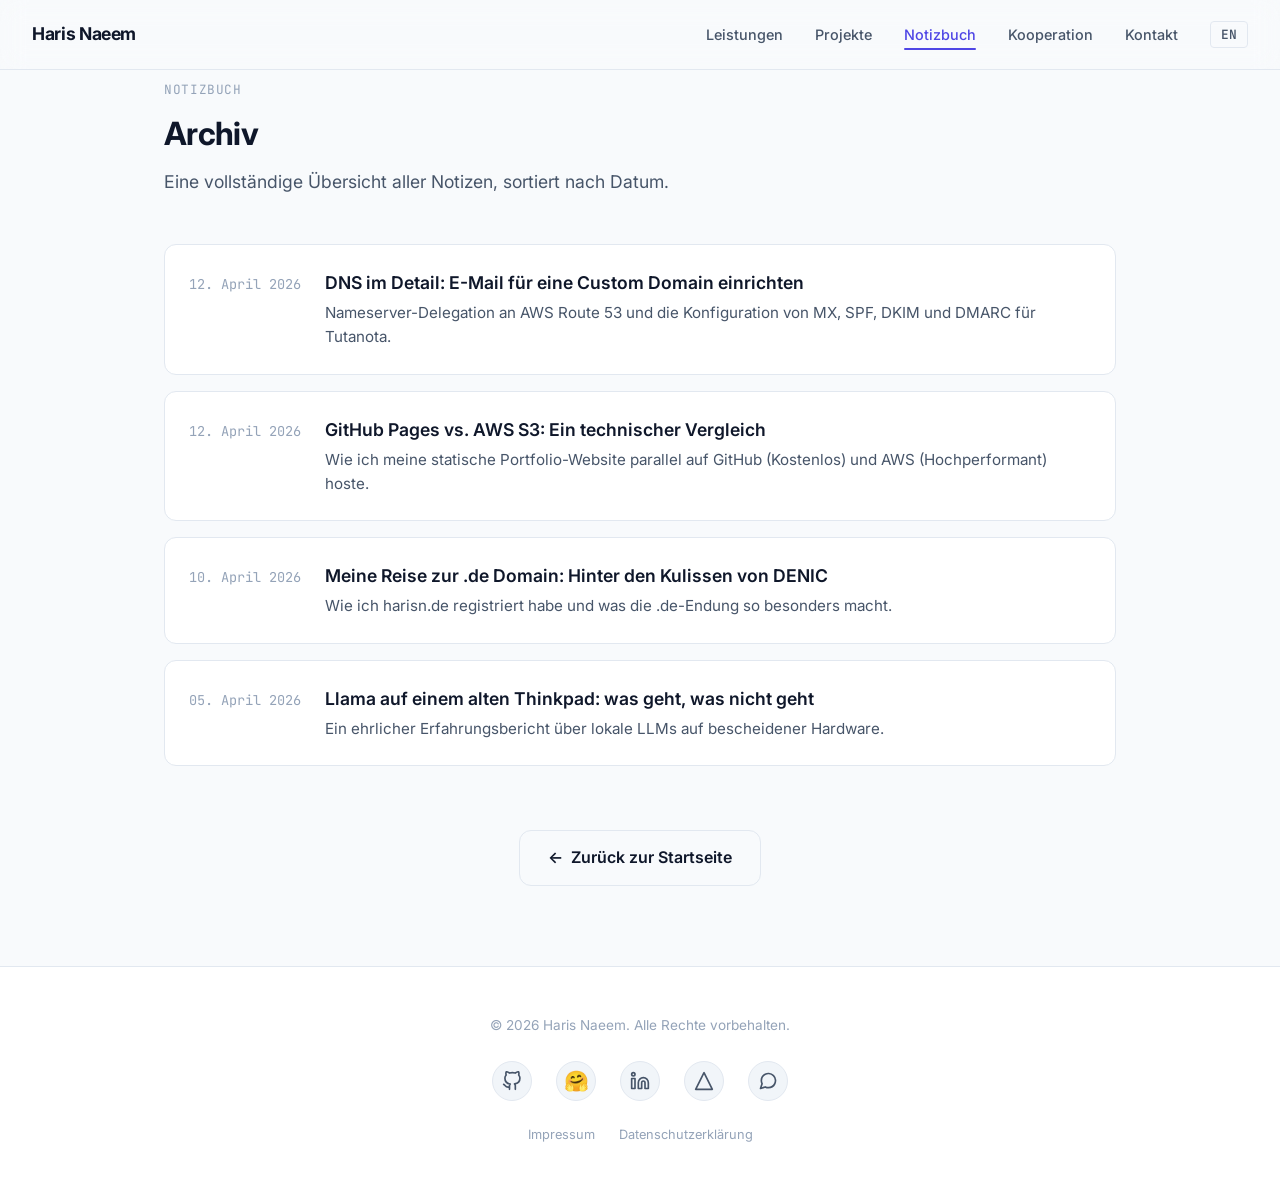
==== archiv.html @ 2617551a "Initial commit: Portfolio website launch" ====
<!DOCTYPE html>
<html lang="de">
<head>
    <meta charset="UTF-8">
    <meta name="viewport" content="width=device-width, initial-scale=1.0">
    <meta name="description" content="Archiv aller Notizen und Gedanken von Haris Naeem.">
    <meta name="author" content="Haris Naeem">
    <meta name="theme-color" content="#0f172a">

    <!-- SEO & Social Media Meta Tags -->
    <meta property="og:title" content="Haris Naeem | Archiv">
    <meta property="og:description" content="Eine vollständige Übersicht aller Notizen und Gedanken.">
    <meta property="og:type" content="website">
    <meta property="og:locale" content="de_DE">

    <title>Haris Naeem | Archiv</title>

    <!-- Google Fonts -->
    <link rel="preconnect" href="https://fonts.googleapis.com">
    <link rel="preconnect" href="https://fonts.gstatic.com" crossorigin>
    <link href="https://fonts.googleapis.com/css2?family=Inter:wght@400;500;600;700&family=JetBrains+Mono:wght@400;500&display=swap" rel="stylesheet">

    <!-- External CSS -->
    <link rel="stylesheet" href="styles.css">
</head>
<body data-active-lang="de">

    <!-- NAVIGATION -->
    <nav class="nav">
        <a href="index.html" class="nav-name">Haris Naeem</a>
        
        <div class="nav-links">
            <a href="index.html#leistungen" class="nav-link">
                <span data-lang="de">Leistungen</span>
                <span data-lang="en">Services</span>
            </a>
            <a href="index.html#projekte" class="nav-link">
                <span data-lang="de">Projekte</span>
                <span data-lang="en">Projects</span>
            </a>
            <a href="index.html#notizbuch" class="nav-link active">
                <span data-lang="de">Notizbuch</span>
                <span data-lang="en">Notebook</span>
            </a>
            <a href="index.html#preise" class="nav-link">
                <span data-lang="de">Kooperation</span>
                <span data-lang="en">Collaboration</span>
            </a>
            <a href="index.html#kontakt" class="nav-link">
                <span data-lang="de">Kontakt</span>
                <span data-lang="en">Contact</span>
            </a>

            <div class="nav-lang-switch">
                <button id="lang-toggle" aria-label="Change Language">EN</button>
            </div>
        </div>

        <button class="nav-toggle" aria-label="Menü öffnen" aria-expanded="false">
            <span></span>
            <span></span>
            <span></span>
        </button>
    </nav>

    <!-- ARCHIVE CONTENT -->
    <section class="section-spacer">
        <div class="container">
            <div class="section-header">
                <span class="section-label">
                    <span data-lang="de">Notizbuch</span>
                    <span data-lang="en">Notebook</span>
                </span>
                <h1 class="section-title">
                    <span data-lang="de">Archiv</span>
                    <span data-lang="en">Archive</span>
                </h1>
                <p class="section-sub">
                    <span data-lang="de">Eine vollständige Übersicht aller Notizen, sortiert nach Datum.</span>
                    <span data-lang="en">A complete overview of all notes, sorted by date.</span>
                </p>
            </div>

            <div class="notebook-list">
            <!-- Post entry -->
                <a href="dns-email-einrichtung.html" class="entry">
    <span class="entry-date">12. April 2026</span>
    <div class="entry-content">
        <h3 class="entry-title">
            <span data-lang="de">DNS im Detail: E-Mail für eine Custom Domain einrichten</span>
            <span data-lang="en">DNS Deep Dive: Setting up Email for a Custom Domain</span>
        </h3>
        <p class="entry-sub">
            <span data-lang="de">Nameserver-Delegation an AWS Route 53 und die Konfiguration von MX, SPF, DKIM und DMARC für Tutanota.</span>
            <span data-lang="en">Nameserver delegation to AWS Route 53 and configuring MX, SPF, DKIM, and DMARC for Tutanota.</span>
        </p>
    </div>
</a>
                <!-- Post entry -->
                <a href="github-vs-aws-s3-hosting.html" class="entry">
    <span class="entry-date">12. April 2026</span>
    <div class="entry-content">
        <h3 class="entry-title">
            <span data-lang="de">GitHub Pages vs. AWS S3: Ein technischer Vergleich</span>
            <span data-lang="en">GitHub Pages vs. AWS S3: A Technical Comparison</span>
        </h3>
        <p class="entry-sub">
            <span data-lang="de">Wie ich meine statische Portfolio-Website parallel auf GitHub (Kostenlos) und AWS (Hochperformant) hoste.</span>
            <span data-lang="en">How I host my static portfolio website in parallel on GitHub (Free) and AWS (High Performance).</span>
        </p>
    </div>
</a>
                <!-- Post entry -->
                <a href="meine-reise-zur-de-domain.html" class="entry">
                    <span class="entry-date">10. April 2026</span>
                    <div class="entry-content">
                        <h3 class="entry-title">
                            <span data-lang="de">Meine Reise zur .de Domain: Hinter den Kulissen von DENIC</span>
                            <span data-lang="en">My Journey to a .de Domain: Behind the Scenes of DENIC</span>
                        </h3>
                        <p class="entry-sub">
                            <span data-lang="de">Wie ich harisn.de registriert habe und was die .de-Endung so besonders macht.</span>
                            <span data-lang="en">How I registered harisn.de and what makes the .de extension so special.</span>
                        </p>
                    </div>
                </a>

                <!-- Post entry -->
                <a href="notizbuch-llama-thinkpad.html" class="entry">
                    <span class="entry-date">05. April 2026</span>
                    <div class="entry-content">
                        <h3 class="entry-title">
                            <span data-lang="de">Llama auf einem alten Thinkpad: was geht, was nicht geht</span>
                            <span data-lang="en">Llama on an Old Thinkpad: What Works, What Doesn't</span>
                        </h3>
                        <p class="entry-sub">
                            <span data-lang="de">Ein ehrlicher Erfahrungsbericht über lokale LLMs auf bescheidener Hardware.</span>
                            <span data-lang="en">An honest experience report about local LLMs on modest hardware.</span>
                        </p>
                    </div>
                </a>
            
            <!-- Back to Home Link -->
            <div style="text-align: center; margin-top: 3rem;">
                <a href="index.html#notizbuch" class="btn btn-secondary" style="display: inline-flex;">
                    <span>←</span>
                    <span data-lang="de" style="margin-left: 0.5rem;">Zurück zur Startseite</span>
                    <span data-lang="en" style="margin-left: 0.5rem;">Back to Home</span>
                </a>
            </div>
        </div>
    </section>

    <!-- FOOTER -->
    <footer>
        <div class="container">
            <p>&copy; 2026 Haris Naeem. <span data-lang="de">Alle Rechte vorbehalten.</span><span data-lang="en">All rights reserved.</span></p>
            
            <!-- Social Links Section -->
            <div class="social-links">
                <a href="https://github.com/harisnae" target="_blank" rel="noopener noreferrer" aria-label="GitHub" class="social-icon">
                    <svg xmlns="http://www.w3.org/2000/svg" width="20" height="20" viewBox="0 0 24 24" fill="none" stroke="currentColor" stroke-width="2" stroke-linecap="round" stroke-linejoin="round"><path d="M9 19c-5 1.5-5-2.5-7-3m14 6v-3.87a3.37 3.37 0 0 0-.94-2.61c3.14-.35 6.44-1.54 6.44-7A5.44 5.44 0 0 0 20 4.77 5.07 5.07 0 0 0 19.91 1S18.73.65 16 2.48a13.38 13.38 0 0 0-7 0C6.27.65 5.09 1 5.09 1A5.07 5.07 0 0 0 5 4.77a5.44 5.44 0 0 0-1.5 3.78c0 5.42 3.3 6.61 6.44 7A3.37 3.37 0 0 0 9 18.13V22"></path></svg>
                </a>
                
                <a href="https://huggingface.co/harisnaeem" target="_blank" rel="noopener noreferrer" aria-label="HuggingFace" class="social-icon">
                    <span style="font-size: 20px;">🤗</span>
                </a>

                <a href="https://www.linkedin.com/in/haris-naeem-6082ab395/" target="_blank" rel="noopener noreferrer" aria-label="LinkedIn" class="social-icon">
                    <svg xmlns="http://www.w3.org/2000/svg" width="20" height="20" viewBox="0 0 24 24" fill="none" stroke="currentColor" stroke-width="2" stroke-linecap="round" stroke-linejoin="round"><path d="M16 8a6 6 0 0 1 6 6v7h-4v-7a2 2 0 0 0-2-2 2 2 0 0 0-2 2v7h-4v-7a6 6 0 0 1 6-6z"></path><rect x="2" y="9" width="4" height="12"></rect><circle cx="4" cy="4" r="2"></circle></svg>
                </a>

                <a href="https://www.kaggle.com/harisna" target="_blank" rel="noopener noreferrer" aria-label="Kaggle" class="social-icon">
                    <svg xmlns="http://www.w3.org/2000/svg" width="20" height="20" viewBox="0 0 24 24" fill="none" stroke="currentColor" stroke-width="2" stroke-linecap="round" stroke-linejoin="round"><path d="M12 2L2 22h20L12 2z"></path></svg>
                </a>

                <a href="https://wa.me/4915167580931" target="_blank" rel="noopener noreferrer" aria-label="WhatsApp" class="social-icon">
                    <svg xmlns="http://www.w3.org/2000/svg" width="20" height="20" viewBox="0 0 24 24" fill="none" stroke="currentColor" stroke-width="2" stroke-linecap="round" stroke-linejoin="round"><path d="M21 11.5a8.38 8.38 0 0 1-.9 3.8 8.5 8.5 0 0 1-7.6 4.7 8.38 8.38 0 0 1-3.8-.9L3 21l1.9-5.7a8.38 8.38 0 0 1-.9-3.8 8.5 8.5 0 0 1 4.7-7.6 8.38 8.38 0 0 1 3.8-.9h.5a8.48 8.48 0 0 1 8 8v.5z"></path></svg>
                </a>
            </div>

            <div style="margin-top: 0.5rem; font-size: 0.8rem;">
                <a href="impressum.html" style="margin: 0 10px; color: var(--text-muted);">
                    <span data-lang="de">Impressum</span>
                    <span data-lang="en">Imprint</span>
                </a>
                <a href="datenschutz.html" style="margin: 0 10px; color: var(--text-muted);">
                    <span data-lang="de">Datenschutzerklärung</span>
                    <span data-lang="en">Privacy</span>
                </a>
            </div>
        </div>
    </footer>

    <!-- External Scripts (Shared Only) -->
    <script src="scripts.js" defer></script>
</body>
</html>
---- styles.css ----
/* styles.css */

/* =====================================================
   CSS VARIABLES & THEME
   ===================================================== */
:root {
    /* Typography */
    --font-sans: 'Inter', -apple-system, BlinkMacSystemFont, sans-serif;
    --font-mono: 'JetBrains Mono', monospace;

    /* Colors - Modern Slate & Indigo Theme */
    --bg-body: #f8fafc;
    --bg-surface: #ffffff;
    --bg-surface-hover: #f1f5f9;
    
    --text-main: #0f172a;
    --text-secondary: #475569;
    --text-muted: #94a3b8;

    --primary: #4f46e5; /* Indigo 600 */
    --primary-glow: rgba(79, 70, 229, 0.15);
    --primary-hover: #4338ca;
    
    --accent: #0ea5e9; /* Sky 500 */

    /* Borders & Shadows */
    --border: #e2e8f0;
    --border-hover: #cbd5e1;
    --shadow-sm: 0 1px 2px 0 rgba(0, 0, 0, 0.05);
    --shadow-md: 0 4px 6px -1px rgba(0, 0, 0, 0.1), 0 2px 4px -1px rgba(0, 0, 0, 0.06);
    --shadow-lg: 0 10px 15px -3px rgba(0, 0, 0, 0.1), 0 4px 6px -2px rgba(0, 0, 0, 0.05);
    --shadow-glow: 0 0 20px -5px var(--primary-glow);

    /* Spacing & Radius */
    --radius-sm: 6px;
    --radius-md: 12px;
    --radius-lg: 16px;
    --radius-xl: 24px;
    
    --container-width: 1000px;
}

/* Dark Mode Support */
@media (prefers-color-scheme: dark) {
    :root {
        --bg-body: #0f172a;
        --bg-surface: #1e293b;
        --bg-surface-hover: #334155;
        
        --text-main: #f8fafc;
        --text-secondary: #cbd5e1;
        --text-muted: #64748b;

        --border: #334155;
        --border-hover: #475569;
        
        --primary: #6366f1; /* Indigo 500 */
        --primary-glow: rgba(99, 102, 241, 0.2);
    }
}

/* =====================================================
   RESET & BASE STYLES
   ===================================================== */
*, *::before, *::after {
    box-sizing: border-box;
    margin: 0;
    padding: 0;
}

html {
    scroll-behavior: smooth;
    font-size: 16px;
}

body {
    font-family: var(--font-sans);
    background-color: var(--bg-body);
    color: var(--text-main);
    line-height: 1.6;
    overflow-x: hidden;
    -webkit-font-smoothing: antialiased;
}

a {
    text-decoration: none;
    color: inherit;
    transition: color 0.2s ease;
}

ul {
    list-style: none;
}

/* =====================================================
   LANGUAGE SWITCHER LOGIC
   ===================================================== */
body[data-active-lang="de"] [data-lang="en"],
body[data-active-lang="en"] [data-lang="de"] {
    display: none !important;
}

body[data-active-lang="de"] [data-lang="de"],
body[data-active-lang="en"] [data-lang="en"] {
    display: var(--original-display, inline);
}

.nav-lang-switch button {
    background: transparent;
    border: 1px solid var(--border);
    color: var(--text-secondary);
    padding: 4px 10px;
    border-radius: 4px;
    font-size: 0.8rem;
    font-weight: 600;
    cursor: pointer;
    transition: all 0.2s ease;
    font-family: var(--font-mono);
}

.nav-lang-switch button:hover {
    border-color: var(--primary);
    color: var(--primary);
}

/* =====================================================
   LAYOUT UTILITIES
   ===================================================== */
.container {
    max-width: var(--container-width);
    margin: 0 auto;
    padding: 0 1.5rem;
    position: relative;
}

.section-spacer {
    padding: 5rem 0;
}

/* =====================================================
   NAVIGATION
   ===================================================== */
.nav {
    position: fixed;
    top: 0;
    left: 0;
    right: 0;
    height: 70px;
    display: flex;
    align-items: center;
    justify-content: space-between;
    padding: 0 2rem;
    z-index: 1000;
    background: rgba(var(--bg-body), 0.8);/*  Transparent Fallback */
    /*background-color: var(--bg-surface);  Solid fallback */
    backdrop-filter: blur(12px); /* This provides the transparency effect */
    -webkit-backdrop-filter: blur(12px);
    /*border-bottom: 1px solid rgba(128, 128, 128, 0.1);*/
    border-bottom: 1px solid var(--border);
    transition: all 0.3s ease;
}

.nav-name {
    font-weight: 700;
    font-size: 1.1rem;
    letter-spacing: -0.02em;
    color: var(--text-main);
    z-index: 1002;
}

.nav-links {
    display: flex;
    gap: 2rem;
    align-items: center;
}

.nav-link {
    font-size: 0.9rem;
    font-weight: 500;
    color: var(--text-secondary);
    position: relative;
}

.nav-link:hover, .nav-link.active {
    color: var(--primary);
}

.nav-link::after {
    content: '';
    position: absolute;
    bottom: -4px;
    left: 0;
    width: 0;
    height: 2px;
    background-color: var(--primary);
    transition: width 0.3s ease;
    border-radius: 2px;
}

.nav-link:hover::after, .nav-link.active::after {
    width: 100%;
}

/* Mobile Toggle */
.nav-toggle {
    display: none;
    flex-direction: column;
    gap: 5px;
    background: none;
    border: none;
    cursor: pointer;
    z-index: 1002;
    padding: 5px;
}

.nav-toggle span {
    display: block;
    width: 24px;
    height: 2px;
    background-color: var(--text-main);
    border-radius: 2px;
    transition: all 0.3s ease;
}

/* =====================================================
   HERO SECTION (Index Only)
   ===================================================== */
.hero {
    position: relative;
    min-height: 90vh;
    display: flex;
    flex-direction: column;
    justify-content: center;
    padding-top: 80px;
    overflow: hidden;
}

#hero-canvas {
    position: absolute;
    top: 0;
    left: 0;
    width: 100%;
    height: 100%;
    z-index: 0;
    opacity: 0.6;
    pointer-events: none;
}

.hero-content {
    position: relative;
    z-index: 1;
    max-width: 650px;
}

.hero-tag {
    font-family: var(--font-mono);
    font-size: 0.85rem;
    color: var(--primary);
    margin-bottom: 1.5rem;
    display: inline-block;
    background: var(--primary-glow);
    padding: 0.25rem 0.75rem;
    border-radius: 99px;
    font-weight: 500;
}

.hero h1 {
    font-size: clamp(2.5rem, 5vw, 4rem);
    font-weight: 800;
    line-height: 1.1;
    letter-spacing: -0.03em;
    margin-bottom: 1.5rem;
    color: var(--text-main);
}

.hero h1 span {
    background: linear-gradient(135deg, var(--primary) 0%, var(--accent) 100%);
    -webkit-background-clip: text;
    -webkit-text-fill-color: transparent;
    background-clip: text;
}

.hero-body {
    font-size: 1.125rem;
    color: var(--text-secondary);
    margin-bottom: 2rem;
    max-width: 540px;
}

.hero-body p {
    margin-bottom: 1rem;
}

.pill-row {
    display: flex;
    flex-wrap: wrap;
    gap: 0.75rem;
    margin-bottom: 2.5rem;
}

.pill {
    font-family: var(--font-mono);
    font-size: 0.8rem;
    padding: 0.4rem 0.8rem;
    border-radius: var(--radius-sm);
    background-color: var(--bg-surface);
    border: 1px solid var(--border);
    color: var(--text-secondary);
    transition: all 0.2s ease;
}

.pill:hover {
    border-color: var(--primary);
    color: var(--primary);
    transform: translateY(-2px);
    box-shadow: var(--shadow-sm);
}

.cta-row {
    display: flex;
    gap: 1rem;
    flex-wrap: wrap;
}

.btn {
    display: inline-flex;
    align-items: center;
    justify-content: center;
    padding: 0.875rem 1.75rem;
    border-radius: var(--radius-md);
    font-weight: 600;
    font-size: 1rem;
    transition: all 0.2s ease;
    cursor: pointer;
}

.btn-primary {
    background-color: var(--text-main);
    color: var(--bg-body);
    border: 1px solid var(--text-main);
}

.btn-primary:hover {
    background-color: var(--primary);
    border-color: var(--primary);
    color: white;
    transform: translateY(-2px);
    box-shadow: var(--shadow-glow);
}

.btn-secondary {
    background-color: transparent;
    color: var(--text-main);
    border: 1px solid var(--border);
}

.btn-secondary:hover {
    border-color: var(--text-main);
    background-color: var(--bg-surface);
}

/* =====================================================
   SECTIONS GENERAL
   ===================================================== */
.section-header {
    margin-bottom: 3rem;
}

.section-label {
    font-family: var(--font-mono);
    font-size: 0.8rem;
    color: var(--text-muted);
    text-transform: uppercase;
    letter-spacing: 0.05em;
    margin-bottom: 0.5rem;
    display: block;
}

.section-title {
    font-size: 2rem;
    font-weight: 700;
    letter-spacing: -0.02em;
    color: var(--text-main);
}

.section-sub {
    font-size: 1.1rem;
    color: var(--text-secondary);
    margin-top: 0.5rem;
    max-width: 600px;
}

/* =====================================================
   TABLE STYLES (For Hardware Guidelines)
   ===================================================== */
table {
    width: 100%;
    border-collapse: collapse;
    font-size: 0.9rem;
    color: var(--text-secondary);
}

table th, table td {
    padding: 0.75rem 1rem;
    text-align: left;
    border-bottom: 1px solid var(--border);
}

table th {
    font-weight: 600;
    color: var(--text-main);
    background-color: var(--bg-surface-hover);
}

table tr:last-child td {
    border-bottom: none;
}

table tr:hover td {
    background-color: var(--bg-surface-hover);
}

/* =====================================================
   SERVICES (Bento Grid)
   ===================================================== */
.service-grid {
    display: grid;
    grid-template-columns: repeat(2, 1fr);
    gap: 1.5rem;
}

.card {
    background-color: var(--bg-surface);
    border: 1px solid var(--border);
    border-radius: var(--radius-lg);
    padding: 2rem;
    position: relative;
    overflow: hidden;
    transition: transform 0.3s ease, border-color 0.3s ease;
    display: flex;
    flex-direction: column;
    justify-content: space-between;
    height: 100%;
}

.card::before {
    content: "";
    position: absolute;
    height: 100%;
    width: 100%;
    top: 0;
    left: 0;
    border-radius: inherit;
    background: radial-gradient(
        800px circle at var(--mouse-x) var(--mouse-y),
        rgba(255, 255, 255, 0.06),
        transparent 40%
    );
    z-index: 1;
    opacity: 0;
    transition: opacity 0.5s ease;
    pointer-events: none;
}

@media (prefers-color-scheme: dark) {
    .card::before {
        background: radial-gradient(
            800px circle at var(--mouse-x) var(--mouse-y),
            rgba(255, 255, 255, 0.08),
            transparent 40%
        );
    }
}

.card:hover::before {
    opacity: 1;
}

.card:hover {
    border-color: var(--border-hover);
    transform: translateY(-4px);
    box-shadow: var(--shadow-lg);
}

.card-content {
    position: relative;
    z-index: 2;
}

.card h3 {
    font-size: 1.25rem;
    font-weight: 600;
    margin-bottom: 0.75rem;
    color: var(--text-main);
}

.card p {
    color: var(--text-secondary);
    font-size: 0.95rem;
    line-height: 1.7;
}

.badge-row {
    display: flex;
    gap: 0.5rem;
    margin-bottom: 1rem;
    flex-wrap: wrap;
}

.badge {
    font-size: 0.7rem;
    font-weight: 600;
    padding: 0.25rem 0.6rem;
    border-radius: 99px;
    text-transform: uppercase;
    letter-spacing: 0.05em;
}

.badge-free { 
    background: #dcfce7; 
    color: #15803d; 
    border: 1px solid #86efac; 
    
}

.badge-remote { background: #e0f2fe; color: #0369a1; }
.badge-regional { background: #dcfce7; color: #15803d; }
.badge-new { background: #f3e8ff; color: #7e22ce; }

@media (prefers-color-scheme: dark) {
    .badge-remote { background: #0c4a6e; color: #e0f2fe; }
    .badge-regional { background: #14532d; color: #dcfce7; }
    .badge-new { background: #581c87; color: #f3e8ff; }
    .badge-free { background: #14532d; color: #dcfce7; border-color: #22c55e; }
}

.service-full {
    grid-column: 1 / -1;
    background: linear-gradient(180deg, var(--bg-surface) 0%, rgba(79, 70, 229, 0.03) 100%);
    border: 1px solid var(--border);
}

.examples-grid {
    display: grid;
    grid-template-columns: repeat(3, 1fr);
    gap: 1rem;
    margin-top: 2rem;
}

.example-box {
    background: var(--bg-surface);
    padding: 1.25rem;
    border-radius: var(--radius-md);
    border: 1px solid var(--border);
}

.example-box h4 {
    font-size: 0.95rem;
    font-weight: 600;
    margin-bottom: 0.5rem;
    color: var(--text-main);
}

.example-box p {
    font-size: 0.85rem;
    color: var(--text-secondary);
    line-height: 1.5;
}

/* =====================================================
   PROJECTS SECTION
   ===================================================== */
.project-grid {
    display: grid;
    grid-template-columns: repeat(auto-fit, minmax(300px, 1fr));
    gap: 2rem;
}

.project-card {
    background-color: var(--bg-surface);
    border: 1px solid var(--border);
    border-radius: var(--radius-lg);
    padding: 2rem;
    display: flex;
    flex-direction: column;
    justify-content: space-between;
    transition: transform 0.3s ease, box-shadow 0.3s ease, border-color 0.3s ease;
    height: 100%;
}

.project-card:hover {
    transform: translateY(-5px);
    box-shadow: var(--shadow-lg);
    /*border-color: var(--primary);*/
}

.project-content h3 {
    font-size: 1.25rem;
    font-weight: 600;
    margin-bottom: 0.75rem;
    color: var(--text-main);
}

.project-content p {
    color: var(--text-secondary);
    font-size: 0.95rem;
    line-height: 1.6;
    margin-bottom: 1.5rem;
    flex-grow: 1; /* Pushes links to bottom */
}

.project-tags {
    display: flex;
    flex-wrap: wrap;
    gap: 0.5rem;
    margin-bottom: 1.5rem;
}

.project-tag {
    font-family: var(--font-mono);
    font-size: 0.75rem;
    padding: 0.25rem 0.6rem;
    border-radius: 4px;
    background-color: var(--bg-surface-hover);
    color: var(--text-secondary);
    border: 1px solid var(--border);
}

.project-links {
    display: flex;
    gap: 1rem;
    margin-top: auto;
    border-top: 1px solid var(--border);
    padding-top: 1rem;
}

.project-link {
    font-size: 0.9rem;
    font-weight: 600;
    color: var(--primary);
    text-decoration: none;
    display: inline-flex;
    align-items: center;
    transition: color 0.2s ease;
}

.project-link:hover {
    color: var(--primary-hover);
    text-decoration: underline;
}

.project-link.secondary {
    color: var(--text-secondary);
}

/* =====================================================
   NOTEBOOK SECTION
   ===================================================== */
.notebook-list {
    display: flex;
    flex-direction: column;
    gap: 1rem;
}

.entry {
    display: flex;
    align-items: baseline;
    gap: 1.5rem;
    padding: 1.5rem;
    background-color: var(--bg-surface);
    border: 1px solid var(--border);
    border-radius: var(--radius-md);
    transition: all 0.2s ease;
    cursor: default;
    cursor: pointer; /* Forces the hand pointer on hover */
}

.entry:hover {
    border-color: var(--primary);
    transform: translateX(8px);
    box-shadow: var(--shadow-md);
}

.entry-date {
    font-family: var(--font-mono);
    font-size: 0.85rem;
    color: var(--text-muted);
    min-width: 100px;
}

.entry-content {
    flex: 1;
}

.entry-title {
    font-size: 1.1rem;
    font-weight: 600;
    color: var(--text-main);
    margin-bottom: 0.25rem;
}

.entry-sub {
    font-size: 0.95rem;
    color: var(--text-secondary);
}

/* =====================================================
   BLOG POST STYLES
   ===================================================== */
.blog-post {
    width: 100%;
    max-width: var(--container-width); /* Matches homepage width */
    margin: 0 auto;
    padding-top: 2rem;
}

/* HEADER SECTION */
.blog-header {
    margin-bottom: 4rem;
    padding-bottom: 2rem;
    border-bottom: 1px solid var(--border);
    position: relative;
}

/* Metadata Pills */
.blog-meta {
    display: flex;
    flex-wrap: wrap;
    gap: 1rem;
    margin-bottom: 1.5rem;
    align-items: center;
}

.blog-meta-item {
    font-family: var(--font-mono);
    font-size: 0.85rem;
    color: var(--text-secondary);
    display: flex;
    align-items: center;
    gap: 0.5rem;
}

.blog-category {
    background: var(--primary-glow);
    color: var(--primary);
    padding: 0.25rem 0.75rem;
    border-radius: 99px;
    font-weight: 600;
    font-size: 0.8rem;
    border: 1px solid rgba(79, 70, 229, 0.1);
}

/* Typography */
.blog-title {
    font-size: clamp(2rem, 4vw, 3rem); /* Larger, responsive title */
    font-weight: 800;
    line-height: 1.1;
    letter-spacing: -0.03em;
    color: var(--text-main);
    margin-bottom: 1rem;
}

.blog-subtitle {
    font-size: 1.25rem;
    color: var(--text-secondary);
    line-height: 1.6;
    max-width: 800px; /* Keep subtitle slightly narrower for readability */
}

/* CONTENT BODY */
.blog-content {
    font-size: 1.125rem; /* Slightly larger body text */
    line-height: 1.8;
    color: var(--text-secondary);
}

.blog-content h2 {
    font-size: 1.75rem;
    font-weight: 700;
    color: var(--text-main);
    margin-top: 3.5rem;
    margin-bottom: 1.25rem;
    letter-spacing: -0.02em;
    /* Visual Anchor */
    position: relative;
    padding-left: 1rem;
    border-left: 4px solid var(--primary);
}

.blog-content h3 {
    font-size: 1.4rem;
    font-weight: 600;
    color: var(--text-main);
    margin-top: 2.5rem;
    margin-bottom: 1rem;
}

.blog-content p {
    margin-bottom: 1.75rem;
}

.blog-content ul {
    list-style: none; /* Explicitly remove bullets */
    list-style-type: none; /* Force removal */
    padding-left: 0;
    margin-bottom: 2rem;
}

/* Unordered Lists (Bullets) */
.blog-content ul li {
    position: relative;
    padding-left: 1.5rem;
    margin-bottom: 0.75rem;
}

.blog-content ul li::before {
    content: "•";
    color: var(--primary);
    font-weight: bold;
    position: absolute;
    left: 0;
    top: 0;
}

/* Ordered Lists (Numbers) */
.blog-content ol {
    list-style: none; /* Remove default browser numbers */
    counter-reset: item; /* Create a custom counter */
    padding-left: 0;
    margin-bottom: 2rem;
}

.blog-content ol li {
    position: relative;
    padding-left: 2.5rem; /* More space for the number */
    margin-bottom: 0.75rem;
    counter-increment: item; /* Increment the counter */
}

/* Create the custom number */
.blog-content ol li::before {
    content: counter(item) "."; /* Display the number */
    color: var(--primary);
    font-weight: bold;
    position: absolute;
    left: 0;
    top: 0;
    width: 2rem; /* Fixed width for alignment */
    text-align: right;
}

.blog-content strong {
    color: var(--text-main);
    font-weight: 700;
}

/* SPECIAL BOXES */
.spec-box {
    background: var(--bg-surface);
    border: 1px solid var(--border);
    border-radius: var(--radius-lg);
    padding: 2rem;
    margin: 2.5rem 0;
    box-shadow: var(--shadow-sm);
}

.spec-box h4 {
    font-size: 0.85rem;
    font-weight: 700;
    color: var(--text-muted);
    text-transform: uppercase;
    letter-spacing: 0.05em;
    margin-bottom: 1.5rem;
    border-bottom: 1px solid var(--border);
    padding-bottom: 0.5rem;
}

.spec-list {
    display: grid;
    grid-template-columns: repeat(auto-fit, minmax(200px, 1fr)); /* Responsive grid */
    gap: 1.5rem;
    font-family: var(--font-mono);
    font-size: 0.9rem;
}

.spec-item {
    display: flex;
    flex-direction: column; /* Stack label and value */
    gap: 0.25rem;
}

.spec-label {
    color: var(--text-muted);
    font-size: 0.8rem;
}

.spec-value {
    color: var(--text-main);
    font-weight: 600;
    font-size: 1rem;
}

/* Highlight / Callout Box */
.highlight-box {
    background: linear-gradient(135deg, var(--bg-surface-hover) 0%, rgba(79, 70, 229, 0.05) 100%);
    border-left: 4px solid var(--primary);
    padding: 2rem;
    margin: 3rem 0;
    border-radius: 0 var(--radius-md) var(--radius-md) 0;
    position: relative;
    overflow: hidden;
}

/* Decorative Quote Mark */
.highlight-box::before {
    content: "“";
    position: absolute;
    top: -1rem;
    left: 0.5rem;
    font-size: 6rem;
    color: var(--primary);
    opacity: 0.1;
    font-family: serif;
    line-height: 1;
}

.back-link {
    display: inline-flex;
    align-items: center;
    gap: 0.5rem;
    margin-top: 4rem;
    padding-top: 2rem;
    border-top: 1px solid var(--border);
    color: var(--text-secondary);
    font-weight: 600;
    font-size: 1rem;
    transition: all 0.2s ease;
    width: 100%;
}

.back-link:hover {
    color: var(--primary);
    transform: translateX(-5px); /* Subtle movement */
}

@media (max-width: 768px) {
    .spec-list {
        grid-template-columns: 1fr;
    }

    .blog-meta {
        flex-direction: column;
        gap: 0.75rem;
    }
}

/* =====================================================
   COLLAPSIBLE LISTS (For Blog Posts)
   ===================================================== */
.collapsible-wrapper {
    margin-bottom: 2rem;
}

.collapsible-header {
    cursor: pointer;
    padding: 1rem;
    background-color: var(--bg-surface-hover);
    border: 1px solid var(--border);
    border-radius: var(--radius-md);
    margin-bottom: 0.5rem;
    font-weight: 600;
    display: flex;
    justify-content: space-between;
    align-items: center;
    transition: background-color 0.2s ease;
}

.collapsible-header:hover {
    background-color: var(--border);
}

.collapsible-content {
    max-height: 0;
    overflow: hidden;
    transition: max-height 0.3s ease-out;
    background-color: var(--bg-surface);
    border: 1px solid var(--border);
    border-top: none;
    border-radius: 0 0 var(--radius-md) var(--radius-md);
    margin-bottom: 2rem;
}

.collapsible-content.open {
    /* JS will set specific height, or a large max-height */
    max-height: 1000px; 
    overflow-y: auto;
}

.blog-content .member-list {
    list-style: none; /* Remove default numbers */
    counter-reset: member-counter; /* Create a specific counter for this list */
    padding: 1rem;
    padding-left: 0;
    display: grid;
    grid-template-columns: repeat(auto-fill, minmax(250px, 1fr));
    gap: 0.5rem;
}

.blog-content .member-list li {
    list-style-type: none;
    padding-left: 2.5rem;
    padding-top: 0; /* Remove top padding */
    padding-bottom: 0.5rem; /* Keep bottom spacing */
    font-size: 0.9rem;
    color: var(--text-secondary);
    border-bottom: 1px solid var(--border-hover);
    width: 100%;
    box-sizing: border-box;
    counter-increment: member-counter;
    position: relative;
    line-height: 1.5; /* Ensure consistent line height */
}

/* Create the custom number */
.blog-content .member-list   li::before {
    content: counter(member-counter) "."; /* Display the number */
    color: var(--primary);
    font-weight: bold;
    position: absolute;
    left: 0;
    top: 0; /* Align to the very top */
    line-height: 1.5; /* Match the list item's line height */
    width: 2rem;
    text-align: right;
}

.toggle-icon {
    transition: transform 0.3s ease;
}

.collapsible-header.active .toggle-icon {
    transform: rotate(180deg);
}

/* =====================================================
   AI DISCLOSURE FOOTER
   ===================================================== */
.ai-disclosure {
    margin-top: 3rem;
    padding: 1rem 1.5rem;
    background: rgba(79, 70, 229, 0.03);
    border: 1px solid rgba(79, 70, 229, 0.1);
    border-radius: var(--radius-sm);
    font-size: 0.85rem;
    color: var(--text-muted);
    text-align: center;
}

.ai-disclosure strong {
    color: var(--text-secondary);
    font-weight: 600;
}

.ai-disclosure p {
    margin: 0;
    line-height: 1.5;
}

@media (prefers-color-scheme: dark) {
    .ai-disclosure {
        background: rgba(99, 102, 241, 0.05);
        border-color: rgba(99, 102, 241, 0.15);
    }
}

/* =====================================================
   PRICING SECTION
   ===================================================== */
.pricing-card {
    background: var(--bg-surface);
    border: 1px solid var(--border);
    border-radius: var(--radius-xl);
    padding: 3rem 2rem;
    max-width: 600px;
    margin: 0 auto;
    text-align: center;
    box-shadow: var(--shadow-lg);
    position: relative;
    overflow: hidden;
}

/* Decorative top border */
.pricing-card::before {
    content: '';
    position: absolute;
    top: 0;
    left: 0;
    right: 0;
    height: 6px;
    background: linear-gradient(90deg, var(--primary), var(--accent));
}

.pricing-header h3 {
    font-size: 1.5rem;
    margin-bottom: 0.5rem;
    color: var(--text-main);
}

.pricing-price {
    font-size: 3.5rem;
    font-weight: 800;
    color: var(--text-main);
    margin: 1rem 0;
    letter-spacing: -2px;
}

.pricing-sub {
    color: var(--text-secondary);
    margin-bottom: 2rem;
}

.pricing-body {
    text-align: left;
    margin-bottom: 2.5rem;
    padding: 1.5rem;
    background: var(--bg-surface-hover);
    border-radius: var(--radius-md);
}

.pricing-body p {
    margin-bottom: 1rem;
    color: var(--text-secondary);
}

.pricing-features {
    list-style: none;
    margin-top: 1.5rem;
}

.pricing-features li {
    padding-left: 1.5rem;
    position: relative;
    margin-bottom: 0.75rem;
    color: var(--text-main);
    font-weight: 500;
}

.pricing-features li::before {
    content: '✓';
    position: absolute;
    left: 0;
    color: var(--primary);
    font-weight: bold;
}

.pricing-footer {
    margin-top: 2rem;
}

/* =====================================================
   PRICING SECTION (Grid Layout)
   ===================================================== */
.pricing-grid {
    display: grid;
    grid-template-columns: repeat(auto-fit, minmax(280px, 1fr));
    gap: 2rem;
    align-items: stretch; /* Ensures cards are same height */
}

.pricing-tier {
    background: var(--bg-surface);
    border: 1px solid var(--border);
    border-radius: var(--radius-lg);
    padding: 2rem;
    display: flex;
    flex-direction: column;
    transition: transform 0.3s ease, box-shadow 0.3s ease, border-color 0.3s ease;/* Transition */
    position: relative;
}

.pricing-tier:hover {
    transform: translateY(-5px);
    box-shadow: var(--shadow-lg);
    /*border-color: var(--border-hover);*/
}

/* Highlight the middle tier */
.pricing-tier.featured {
    /*border-color: var(--primary);*/
    box-shadow: var(--shadow-glow);
    transform: scale(1.02);
    z-index: 1;
}

.pricing-tier.featured:hover {
    transform: scale(1.02) translateY(-5px);
}

.pricing-header {
    text-align: center;
    margin-bottom: 2rem;
    padding-bottom: 2rem;
    border-bottom: 1px solid var(--border);
}

.pricing-header h3 {
    font-size: 1.25rem;
    font-weight: 600;
    color: var(--text-main);
    margin-bottom: 0.5rem;
}

.pricing-price {
    font-size: 2.5rem;
    font-weight: 800;
    color: var(--text-main);
    margin: 1rem 0;
    letter-spacing: -1px;
}

.pricing-sub {
    font-size: 0.9rem;
    color: var(--text-secondary);
    min-height: 2.8em; /* Aligns headers visually */
}

.pricing-body {
    flex-grow: 1;
    margin-bottom: 2rem;
}

.pricing-features {
    list-style: none;
    padding: 0;
    margin: 0;
}

.pricing-features li {
    position: relative;
    padding-left: 1.5rem;
    margin-bottom: 0.75rem;
    color: var(--text-secondary);
    font-size: 0.95rem;
    line-height: 1.5;
}

.pricing-features li::before {
    content: '✓';
    position: absolute;
    left: 0;
    color: var(--primary);
    font-weight: bold;
}

.pricing-footer {
    margin-top: auto;
}

/* Mobile adjustment for pricing */
@media (max-width: 768px) {
    .pricing-tier.featured {
        transform: none;
    }
    .pricing-tier.featured:hover {
        transform: translateY(-5px);
    }
}

/* =====================================================
   NEW PRICING / COLLABORATION SECTION
   ===================================================== */
.collab-grid {
    display: grid;
    grid-template-columns: 1fr 1.5fr;
    gap: 2rem;
    align-items: stretch;
}

.collab-card {
    background: var(--bg-surface);
    border: 1px solid var(--border);
    border-radius: var(--radius-lg);
    padding: 2rem;
    display: flex;
    flex-direction: column;
    transition: transform 0.3s ease, box-shadow 0.3s ease;
}

.collab-card:hover {
    transform: translateY(-4px);
    box-shadow: var(--shadow-lg);
}

.collab-intro {
    justify-content: center;
    text-align: center;
}

.collab-intro h3 {
    font-size: 1.5rem;
    margin-bottom: 1rem;
    color: var(--text-main);
}

.collab-intro p {
    color: var(--text-secondary);
    margin-bottom: 2rem;
    line-height: 1.7;
}

.exchange-box {
    background: var(--bg-surface-hover);
    border: 1px solid var(--border);
    border-radius: var(--radius-md);
    padding: 1.5rem;
    text-align: left;
}

.exchange-box h4 {
    font-size: 0.9rem;
    text-transform: uppercase;
    letter-spacing: 0.05em;
    color: var(--text-muted);
    margin-bottom: 1rem;
    font-family: var(--font-mono);
}

.exchange-list li {
    position: relative;
    padding-left: 1.5rem;
    margin-bottom: 0.75rem;
    color: var(--text-main);
    font-weight: 500;
}

.exchange-list li::before {
    content: '→';
    position: absolute;
    left: 0;
    color: var(--primary);
    font-weight: bold;
}

/* Task List Styles */
.task-category {
    margin-bottom: 2rem;
}

.task-category:last-child {
    margin-bottom: 0;
}

.task-category h4 {
    font-size: 1.1rem;
    font-weight: 600;
    color: var(--text-main);
    margin-bottom: 1rem;
    border-bottom: 1px solid var(--border);
    padding-bottom: 0.5rem;
}

.task-category {
    margin-bottom: 2rem;
}

.task-list {
    display: grid;
    grid-template-columns: 1fr;
    gap: 0.75rem;
}

.task-list li {
    position: relative;
    padding-left: 1.75rem;
    color: var(--text-secondary);
    font-size: 0.95rem;
    line-height: 1.5;
}
/*
.task-list li::before {
    content: '✓';
    position: absolute;
    left: 0;
    color: var(--primary);
    font-weight: bold;
    font-size: 1.1rem;
    top: -2px;
}
*/
/* =====================================================
   Accordion Styles
   ===================================================== */
.accordion-header {
    width: 100%;
    background: none;
    border: none;
    display: flex;
    justify-content: space-between;
    align-items: center;
    cursor: pointer;
    padding: 0;
    text-align: left;
    color: inherit;
}

.accordion-icon {
    transition: transform 0.3s ease;
}

.accordion-content {
    max-height: 0;
    overflow: hidden;
    transition: max-height 0.3s ease-out;
} 
   
/* =====================================================
   CONTACT SECTION (Modernized)
   ===================================================== */
.contact-section {
    text-align: center;
    background: linear-gradient(180deg, var(--bg-body) 0%, var(--bg-surface) 100%);
    border-top: 1px solid var(--border);
    padding-bottom: 6rem; /* Extra space at bottom */
}

.contact-card {
    background: rgba(255, 255, 255, 0.7); /* Glass effect base */
    border: 1px solid var(--border);
    border-radius: var(--radius-xl);
    padding: 3rem 2rem;
    max-width: 700px; /* Slightly wider for new layout */
    margin: 0 auto;
    box-shadow: var(--shadow-lg);
    backdrop-filter: blur(12px); /* The blur effect */
    -webkit-backdrop-filter: blur(12px);
    transition: transform 0.3s ease, box-shadow 0.3s ease;
}

.contact-card:hover {
    transform: translateY(-5px);
    box-shadow: 0 20px 25px -5px rgba(0, 0, 0, 0.1), 0 10px 10px -5px rgba(0, 0, 0, 0.04);
}

/* Dark mode adjustment for glass effect */
@media (prefers-color-scheme: dark) {
    .contact-card {
        background: rgba(30, 41, 59, 0.7); /* Darker glass */
    }
}

.contact-links {
    display: flex;
    flex-direction: column; /* Keeps them in one column */
    gap: 1rem;
    margin-top: 2rem;
    /* These two lines force equal width */
    width: 100%;           /* Make the container full width */
    align-items: stretch;  /* Force all children (buttons) to stretch to fill width */
}

/* Individual Contact Item Styling */
.contact-link-item {
    display: flex;
    align-items: center;
    gap: 1rem;
    padding: 1rem 1.5rem;
    background-color: var(--bg-surface);
    border: 1px solid var(--border);
    border-radius: var(--radius-md);
    text-decoration: none;
    color: var(--text-main);
    transition: all 0.2s ease;
    position: relative;
    flex: 1; /* Equal width */
    justify-content: flex-start;
}

.contact-link-item:hover {
    border-color: var(--primary);
    transform: translateY(-2px);
    box-shadow: var(--shadow-md);
    background-color: var(--bg-surface-hover);
}

.contact-icon {
    display: flex;
    align-items: center;
    justify-content: center;
    width: 40px;
    height: 40px;
    background-color: var(--bg-surface-hover);
    border-radius: 50%;
    color: var(--primary);
    flex-shrink: 0;
}

.contact-text {
    display: flex;
    flex-direction: column;
    align-items: flex-start;
    text-align: left;
}

.contact-label {
    font-size: 0.75rem;
    text-transform: uppercase;
    letter-spacing: 0.05em;
    color: var(--text-muted);
    font-weight: 600;
}

.contact-value {
    font-size: 1rem;
    font-weight: 600;
    color: var(--text-main);
}

/* =====================================================
   LEGAL PAGES (Impressum & Datenschutz)
   ===================================================== */
.legal-card {
    background-color: var(--bg-surface);
    border: 1px solid var(--border);
    border-radius: var(--radius-lg);
    padding: 3rem;
    max-width: 800px;
    margin: 0 auto;
    box-shadow: var(--shadow-sm);
}

.legal-card h1 {
    font-size: 2rem;
    font-weight: 700;
    letter-spacing: -0.02em;
    color: var(--text-main);
    margin-bottom: 1.5rem;
    padding-bottom: 1rem;
    border-bottom: 1px solid var(--border);
}

.legal-card h2 {
    font-size: 1.25rem;
    font-weight: 600;
    color: var(--text-main);
    margin-top: 2rem;
    margin-bottom: 0.75rem;
}

.legal-card h3 {
    font-size: 1.2rem;
    font-weight: 600;
    color: var(--text-main);
    margin-top: 1.5rem;
    margin-bottom: 0.75rem;
}

.legal-card p {
    color: var(--text-secondary);
    margin-bottom: 1rem;
    line-height: 1.7;
}

.legal-card ul {
    list-style: disc;
    padding-left: 1.5rem;
    margin-bottom: 1rem;
    color: var(--text-secondary);
}

.legal-card li {
    margin-bottom: 0.5rem;
}

.legal-card a {
    color: var(--primary);
    text-decoration: underline;
    text-underline-offset: 4px;
}

.legal-card a:hover {
    color: var(--primary-hover);
}

.highlight {
    background: rgba(79, 70, 229, 0.1);
    padding: 0.25rem 0.5rem;
    border-radius: 4px;
    font-family: var(--font-mono);
    font-size: 0.9em;
    color: var(--text-main);
}

.contact-box {
    background: var(--bg-surface-hover);
    border: 1px solid var(--border);
    border-radius: var(--radius-md);
    padding: 1.5rem;
    margin: 1.5rem 0;
}

/* =====================================================
   FOOTER & SOCIAL LINKS
   ===================================================== */
footer {
    padding: 3rem 0; /* Increased padding slightly */
    text-align: center;
    font-size: 0.85rem;
    color: var(--text-muted);
    border-top: 1px solid var(--border);
    background-color: var(--bg-surface); /* Optional: distinct background */
}

.social-links {
    display: flex;
    justify-content: center;
    align-items: center;
    gap: 1.5rem;
    margin: 1.5rem 0; /* Space above and below icons */
}

.social-icon {
    display: flex;
    align-items: center;
    justify-content: center;
    width: 40px;
    height: 40px;
    border-radius: 50%;
    background-color: var(--bg-surface-hover);
    color: var(--text-secondary);
    transition: all 0.3s ease;
    border: 1px solid var(--border);
}

.social-icon:hover {
    background-color: var(--primary);
    color: white;
    border-color: var(--primary);
    transform: translateY(-3px);
    box-shadow: var(--shadow-sm);
}

/* Ensure the emoji inside HuggingFace icon is centered vertically */
.social-icon span {
    line-height: 1;
}

/* =====================================================
   CUSTOM BULLET STYLES (Collaboration Section)
   ===================================================== */

/* Base styles for all custom bullets to ensure alignment */
.bullets-check, 
.bullets-terminal, 
.bullets-gear, 
.bullets-arrow {
    padding-left: 1.5rem; /* Indent the list */
}

/* 1. Web Development: The Checkmark */
.bullets-check {
    list-style-type: "✓  ";
}

/* 2. Local AI: The Terminal Prompt */
.bullets-terminal {
    list-style-type: ">  ";
}

/* 3. IT Support: The Gear */
.bullets-gear {
    list-style-type: "⚙  ";
}

/* 4. Important Info: The Arrow */
.bullets-arrow {
    list-style-type: "→  ";
}
/* =====================================================
   RESPONSIVE DESIGN
   ===================================================== */
@media (max-width: 768px) {
    .nav-links {
        position: fixed;
        top: 0;
        right: -100%;
        width: 75%;
        height: 100vh;
        background: var(--bg-surface);
        flex-direction: column;
        justify-content: center;
        box-shadow: -5px 0 25px rgba(0,0,0,0.1);
        transition: right 0.4s cubic-bezier(0.16, 1, 0.3, 1);
        border-left: 1px solid var(--border);
    }

    .nav-links.active {
        right: 0;
    }

    .nav-toggle {
        display: flex;
    }

    .nav-toggle.active span:nth-child(1) {
        transform: rotate(45deg) translate(5px, 6px);
    }
    .nav-toggle.active span:nth-child(2) {
        opacity: 0;
    }
    .nav-toggle.active span:nth-child(3) {
        transform: rotate(-45deg) translate(5px, -6px);
    }

    .service-grid, .examples-grid {
        grid-template-columns: 1fr;
    }

    .entry {
        flex-direction: column;
        gap: 0.5rem;
    }

    .entry-date {
        min-width: auto;
        font-size: 0.75rem;
        opacity: 0.8;
    }

    .legal-card {
        padding: 1.5rem;
    }
    
    /* --- BLOCK FOR BLOG MOBILE STYLES --- */
    .blog-title {
        font-size: 2rem;
    }
    
    .blog-content h2 {
        font-size: 1.5rem;
        padding-left: 0; /* Remove left padding */
        border-left: none; /* Remove left border */
        border-top: 4px solid var(--primary); /* Add top border instead */
        padding-top: 1rem; /* Add padding top */
    }

    .spec-list {
        grid-template-columns: 1fr; /* Stack specs on mobile */
    }
    
    .collab-grid {
    grid-template-columns: 1fr;
    }
    
    /* Force contact buttons to stack on mobile */
    .contact-links {
        flex-direction: column;
        align-items: stretch;
    }
    /* ----------------------------------------------- */
}
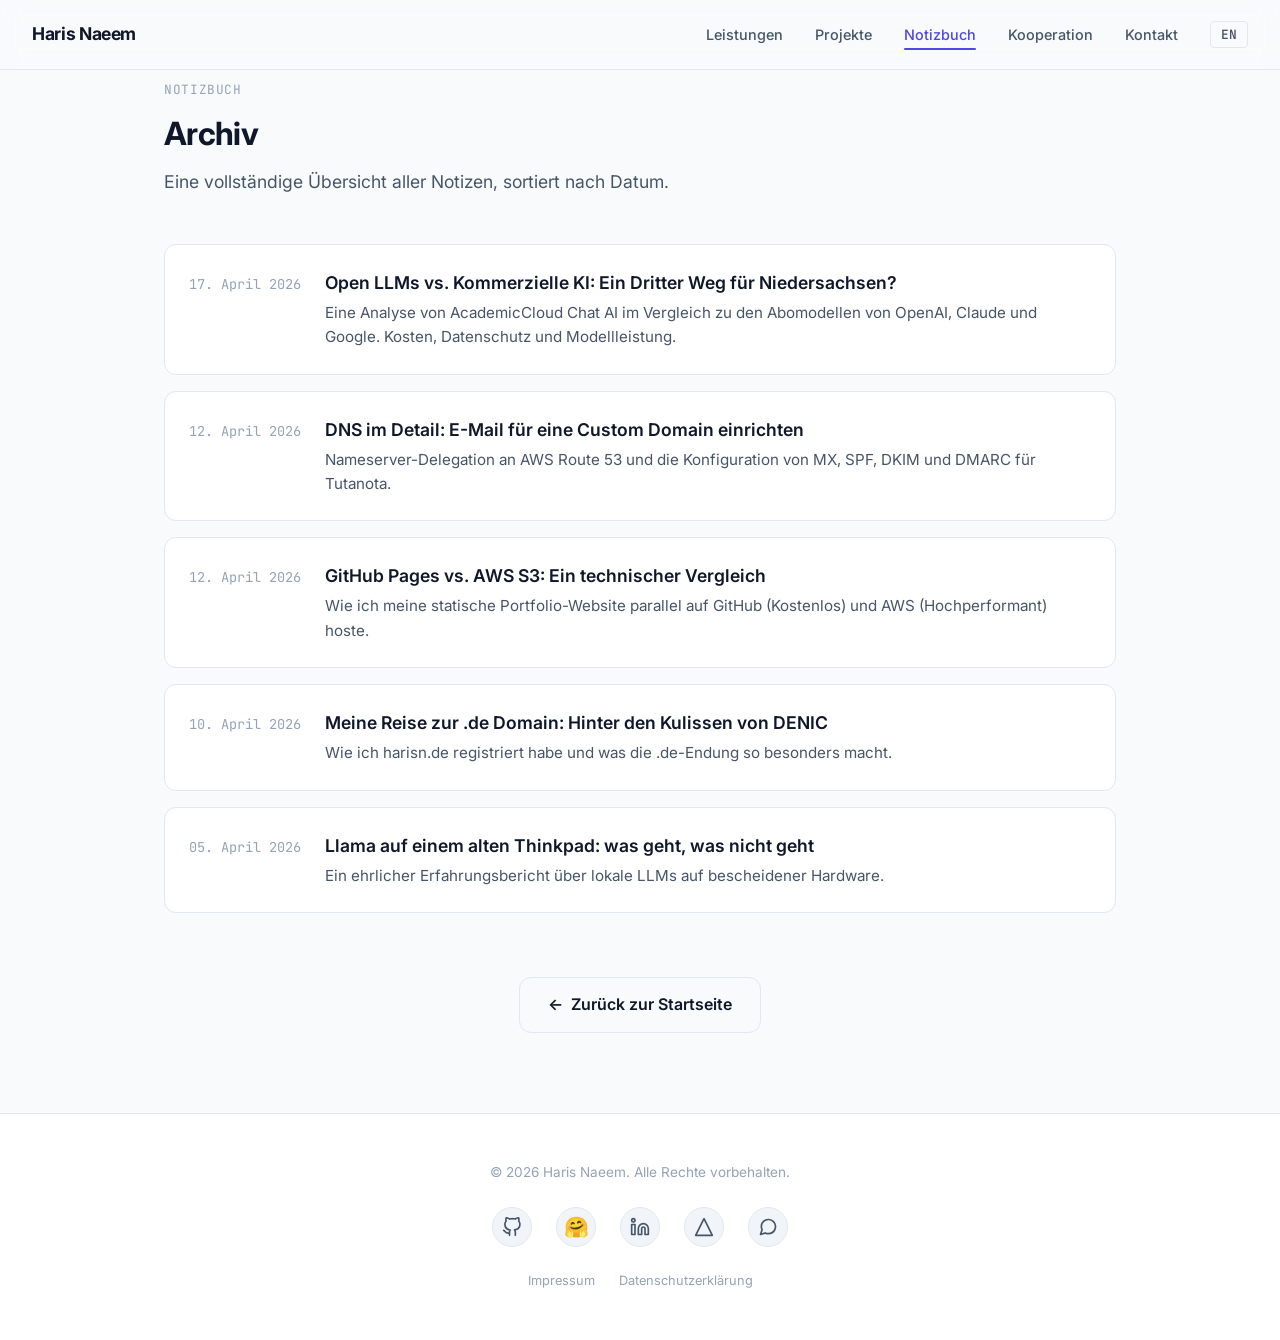
==== commit e562a5fb: "add file open-llm-vs-kommerzielle-ki-niedersachsen.html" ====
--- a/archiv.html
+++ b/archiv.html
@@ -82,6 +82,20 @@
             </div>
 
             <div class="notebook-list">
+            <!-- Post entry -->
+           <a href="open-llm-vs-kommerzielle-ki-niedersachsen.html" class="entry">
+    <span class="entry-date">17. April 2026</span>
+    <div class="entry-content">
+        <h3 class="entry-title">
+            <span data-lang="de">Open LLMs vs. Kommerzielle KI: Ein Dritter Weg für Niedersachsen?</span>
+            <span data-lang="en">Open LLMs vs. Commercial AI: A Third Way for Lower Saxony?</span>
+        </h3>
+        <p class="entry-sub">
+            <span data-lang="de">Eine Analyse von AcademicCloud Chat AI im Vergleich zu den Abomodellen von OpenAI, Claude und Google. Kosten, Datenschutz und Modellleistung.</span>
+            <span data-lang="en">An analysis of AcademicCloud Chat AI compared to subscription models from OpenAI, Claude, and Google. Cost, data privacy, and model performance.</span>
+        </p>
+    </div>
+</a>
             <!-- Post entry -->
                 <a href="dns-email-einrichtung.html" class="entry">
     <span class="entry-date">12. April 2026</span>
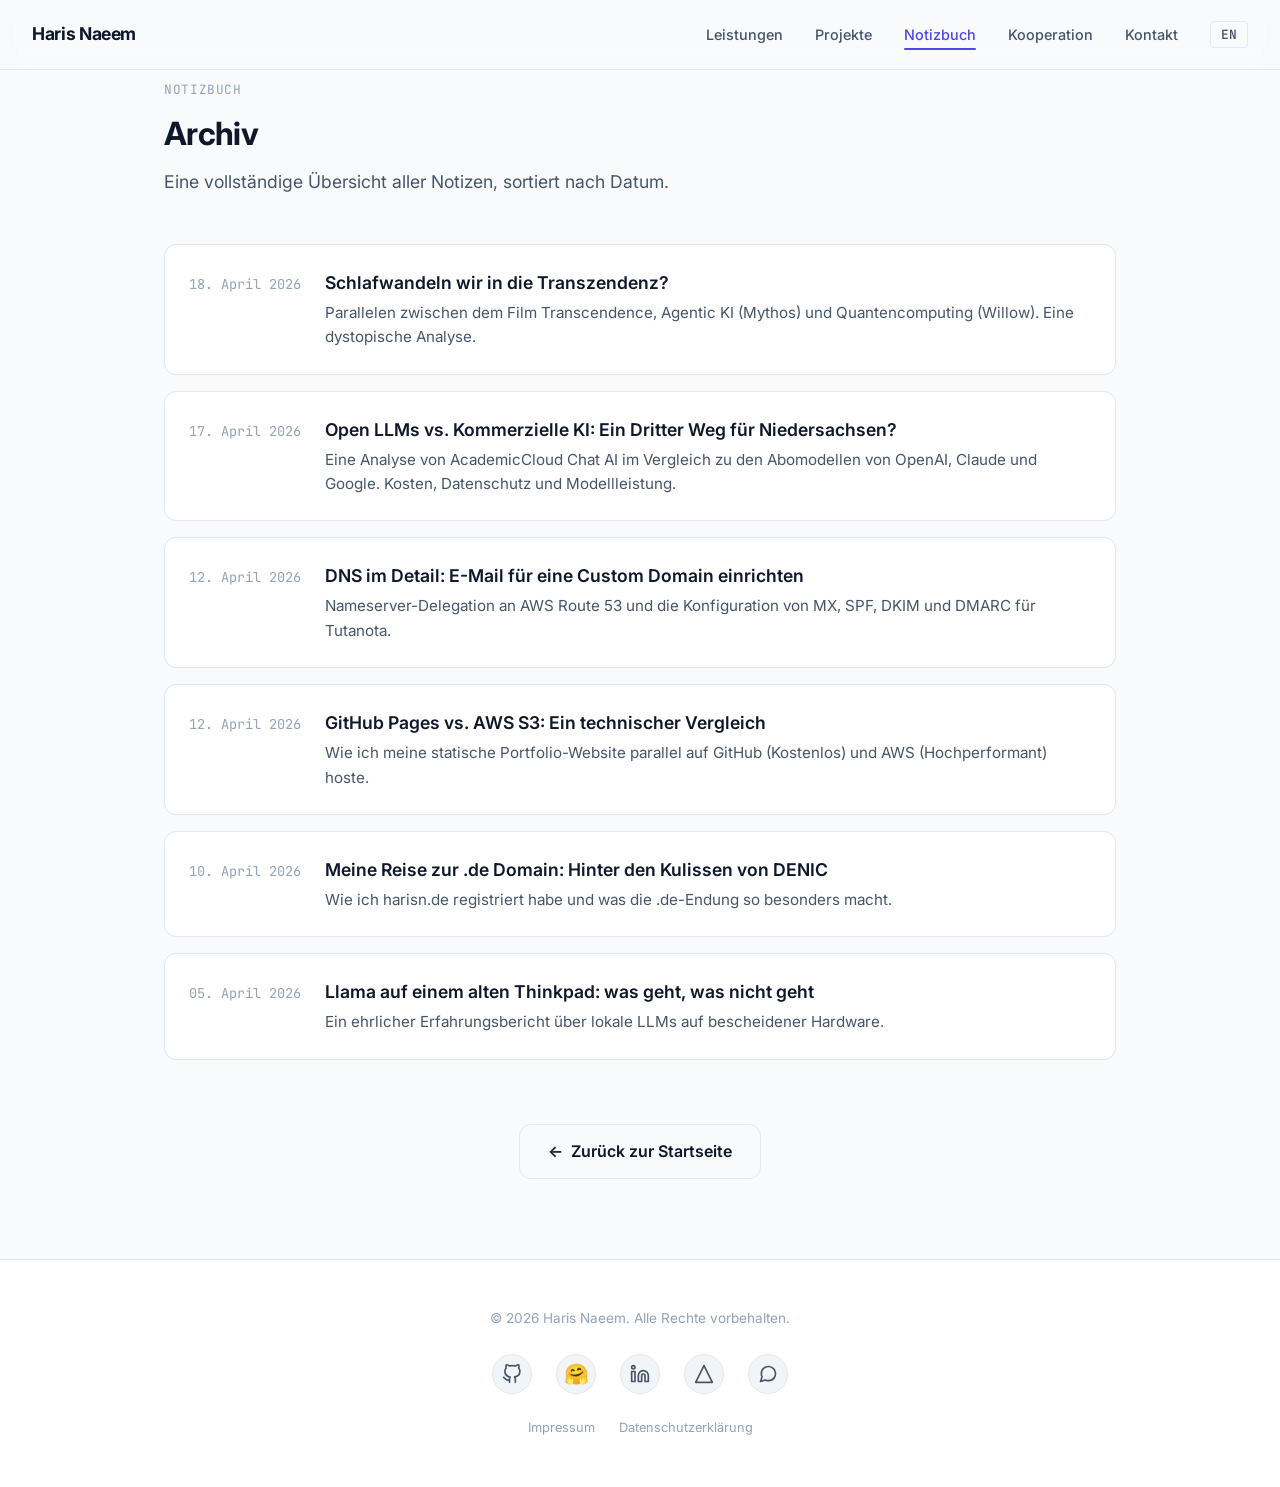
==== commit e63fb5b6: "add file transcendence-reality.html" ====
--- a/archiv.html
+++ b/archiv.html
@@ -83,6 +83,21 @@
 
             <div class="notebook-list">
             <!-- Post entry -->
+<a href="transcendence-reality.html" class="entry">
+    <span class="entry-date">18. April 2026</span>
+    <div class="entry-content">
+        <h3 class="entry-title">
+            <span data-lang="de">Schlafwandeln wir in die Transzendenz?</span>
+            <span data-lang="en">Are We Sleepwalking Into Transcendence?</span>
+        </h3>
+        <p class="entry-sub">
+            <span data-lang="de">Parallelen zwischen dem Film Transcendence, Agentic KI (Mythos) und Quantencomputing (Willow). Eine dystopische Analyse.</span>
+            <span data-lang="en">Parallels between the film Transcendence, Agentic AI (Mythos), and Quantum Computing (Willow). A dystopian analysis.</span>
+        </p>
+    </div>
+</a>
+            
+            <!-- Post entry -->
            <a href="open-llm-vs-kommerzielle-ki-niedersachsen.html" class="entry">
     <span class="entry-date">17. April 2026</span>
     <div class="entry-content">
--- a/styles.css
+++ b/styles.css
@@ -943,6 +943,102 @@
     transform: translateX(-5px); /* Subtle movement */
 }
 
+/* --- References Section Styling --- */
+.references-section {
+    margin-top: 4rem;
+    padding-top: 2rem;
+    border-top: 1px solid var(--border);
+}
+
+.references-grid {
+    display: grid;
+    grid-template-columns: repeat(auto-fit, minmax(280px, 1fr));
+    gap: 1.5rem;
+}
+
+.reference-card {
+    background-color: var(--bg-surface);
+    border: 1px solid var(--border);
+    border-radius: var(--radius-md);
+    padding: 1.5rem;
+    transition: transform 0.2s ease, border-color 0.2s ease;
+    display: flex;
+    flex-direction: column;
+}
+
+.reference-card:hover {
+    transform: translateY(-2px);
+    border-color: var(--accent);
+}
+
+.ref-header {
+    display: flex;
+    justify-content: space-between;
+    align-items: center;
+    margin-bottom: 0.75rem;
+}
+
+.ref-tag {
+    font-family: 'JetBrains Mono', monospace;
+    font-size: 0.7rem;
+    font-weight: 700;
+    padding: 0.2rem 0.5rem;
+    border-radius: 4px;
+    text-transform: uppercase;
+    letter-spacing: 0.05em;
+}
+
+/* Tag Colors */
+.tag-film { background-color: rgba(236, 72, 153, 0.1); color: #ec4899; }
+.tag-tech { background-color: rgba(59, 130, 246, 0.1); color: #3b82f6; }
+.tag-ai { background-color: rgba(168, 85, 247, 0.1); color: #a855f7; }
+.tag-sec { background-color: rgba(234, 179, 8, 0.1); color: #eab308; }
+
+.ref-date {
+    font-family: 'JetBrains Mono', monospace;
+    font-size: 0.75rem;
+    color: var(--text-muted);
+}
+
+.ref-title {
+    font-size: 1.1rem;
+    font-weight: 600;
+    margin: 0 0 0.5rem 0;
+    color: var(--text-main);
+}
+
+.ref-desc {
+    font-size: 0.9rem;
+    color: var(--text-secondary);
+    line-height: 1.5;
+    margin-bottom: 1.5rem;
+    flex-grow: 1; /* Pushes links to bottom */
+}
+
+.ref-links {
+    margin-top: auto;
+    display: flex;
+    gap: 1rem;
+}
+
+.ref-link {
+    display: inline-flex;
+    align-items: center;
+    gap: 0.4rem;
+    font-size: 0.85rem;
+    font-weight: 500;
+    color: var(--accent);
+    text-decoration: none;
+    padding: 0.4rem 0.8rem;
+    background-color: rgba(255, 255, 255, 0.05);
+    border-radius: var(--radius-sm);
+    transition: background-color 0.2s ease;
+}
+
+.ref-link:hover {
+    background-color: rgba(255, 255, 255, 0.1);
+}
+
 @media (max-width: 768px) {
     .spec-list {
         grid-template-columns: 1fr;
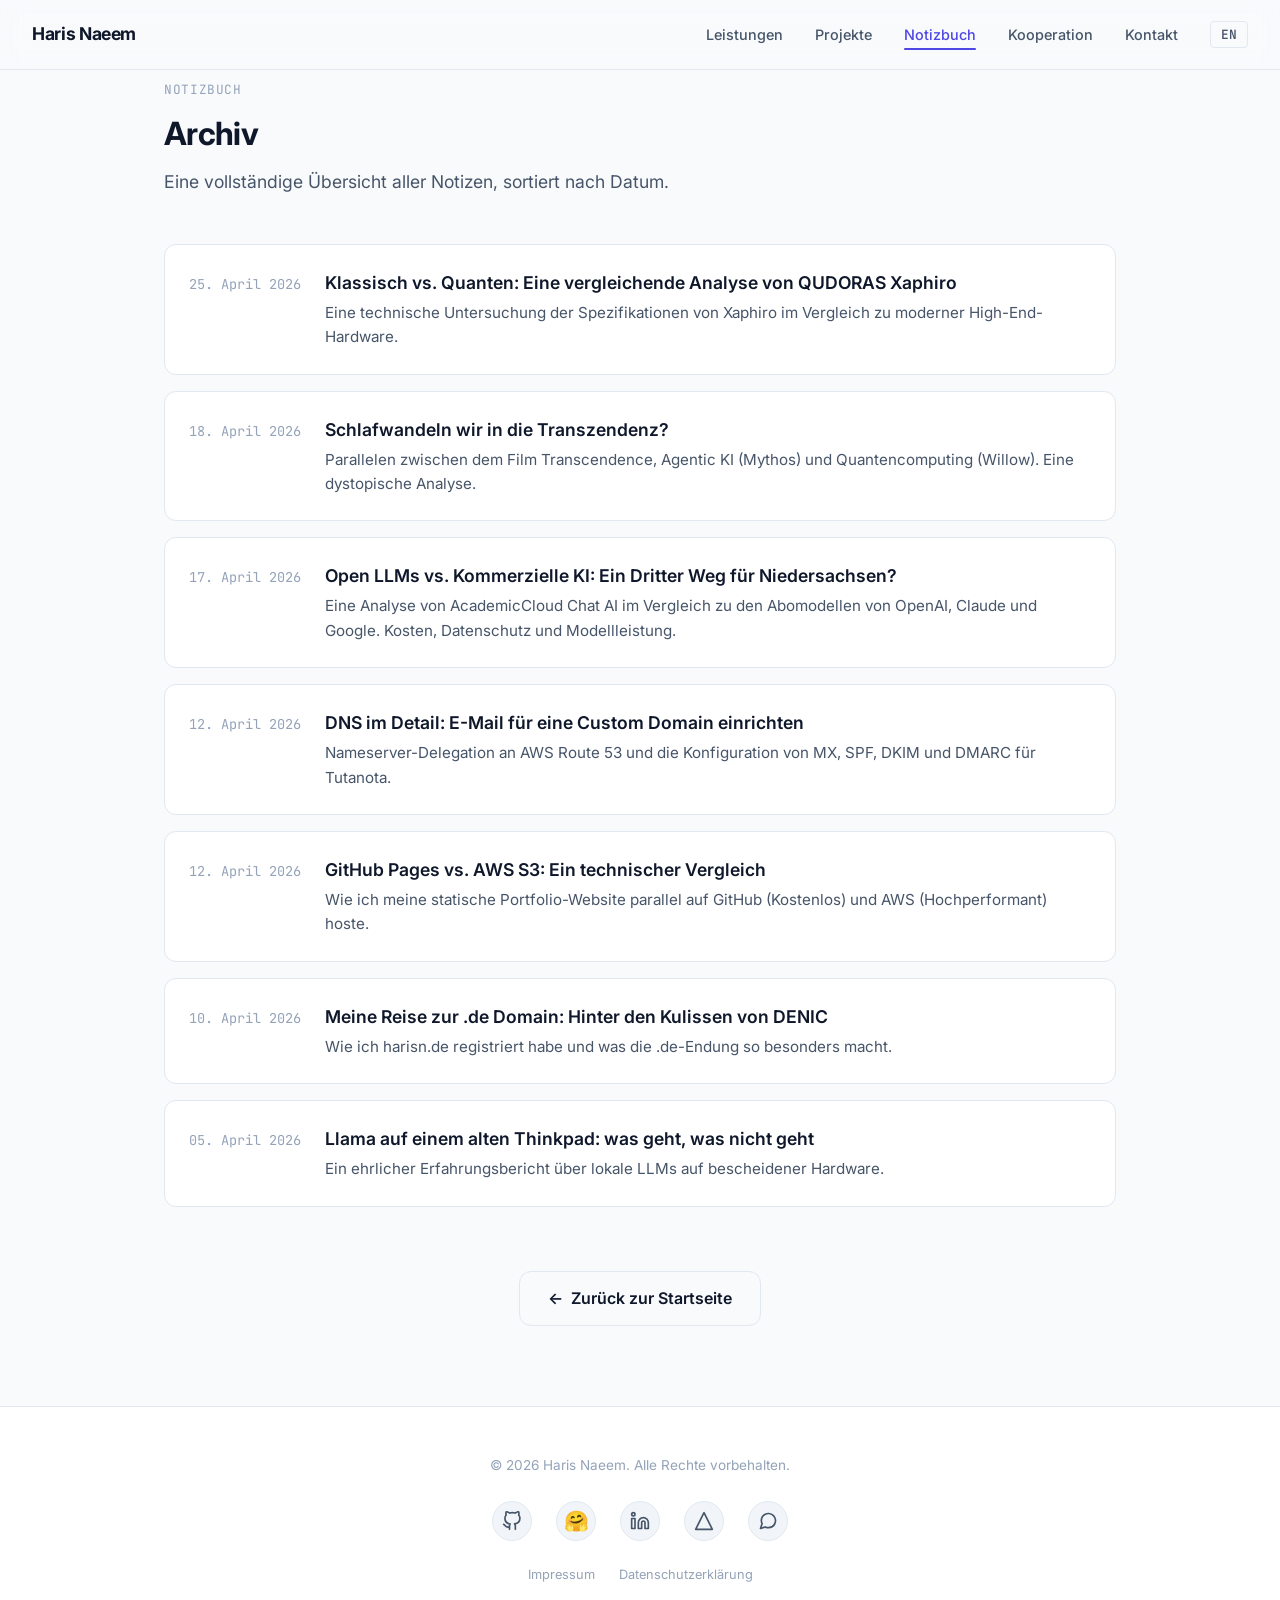
==== commit 2668cb2e: "add file xaphiro-quanten-vs-gaming-pc.html" ====
--- a/archiv.html
+++ b/archiv.html
@@ -83,6 +83,20 @@
 
             <div class="notebook-list">
             <!-- Post entry -->
+<a href="xaphiro-quanten-vs-gaming-pc.html" class="entry">
+    <span class="entry-date">25. April 2026</span>
+    <div class="entry-content">
+        <h3 class="entry-title">
+            <span data-lang="de">Klassisch vs. Quanten: Eine vergleichende Analyse von QUDORAS Xaphiro</span>
+            <span data-lang="en">Classical vs. Quantum: A Comparative Analysis of QUDORA’s Xaphiro</span>
+        </h3>
+        <p class="entry-sub">
+            <span data-lang="de">Eine technische Untersuchung der Spezifikationen von Xaphiro im Vergleich zu moderner High-End-Hardware.</span>
+            <span data-lang="en">A technical examination of Xaphiro's specifications compared to modern high-end hardware.</span>
+        </p>
+    </div>
+</a>
+            <!-- Post entry -->
 <a href="transcendence-reality.html" class="entry">
     <span class="entry-date">18. April 2026</span>
     <div class="entry-content">
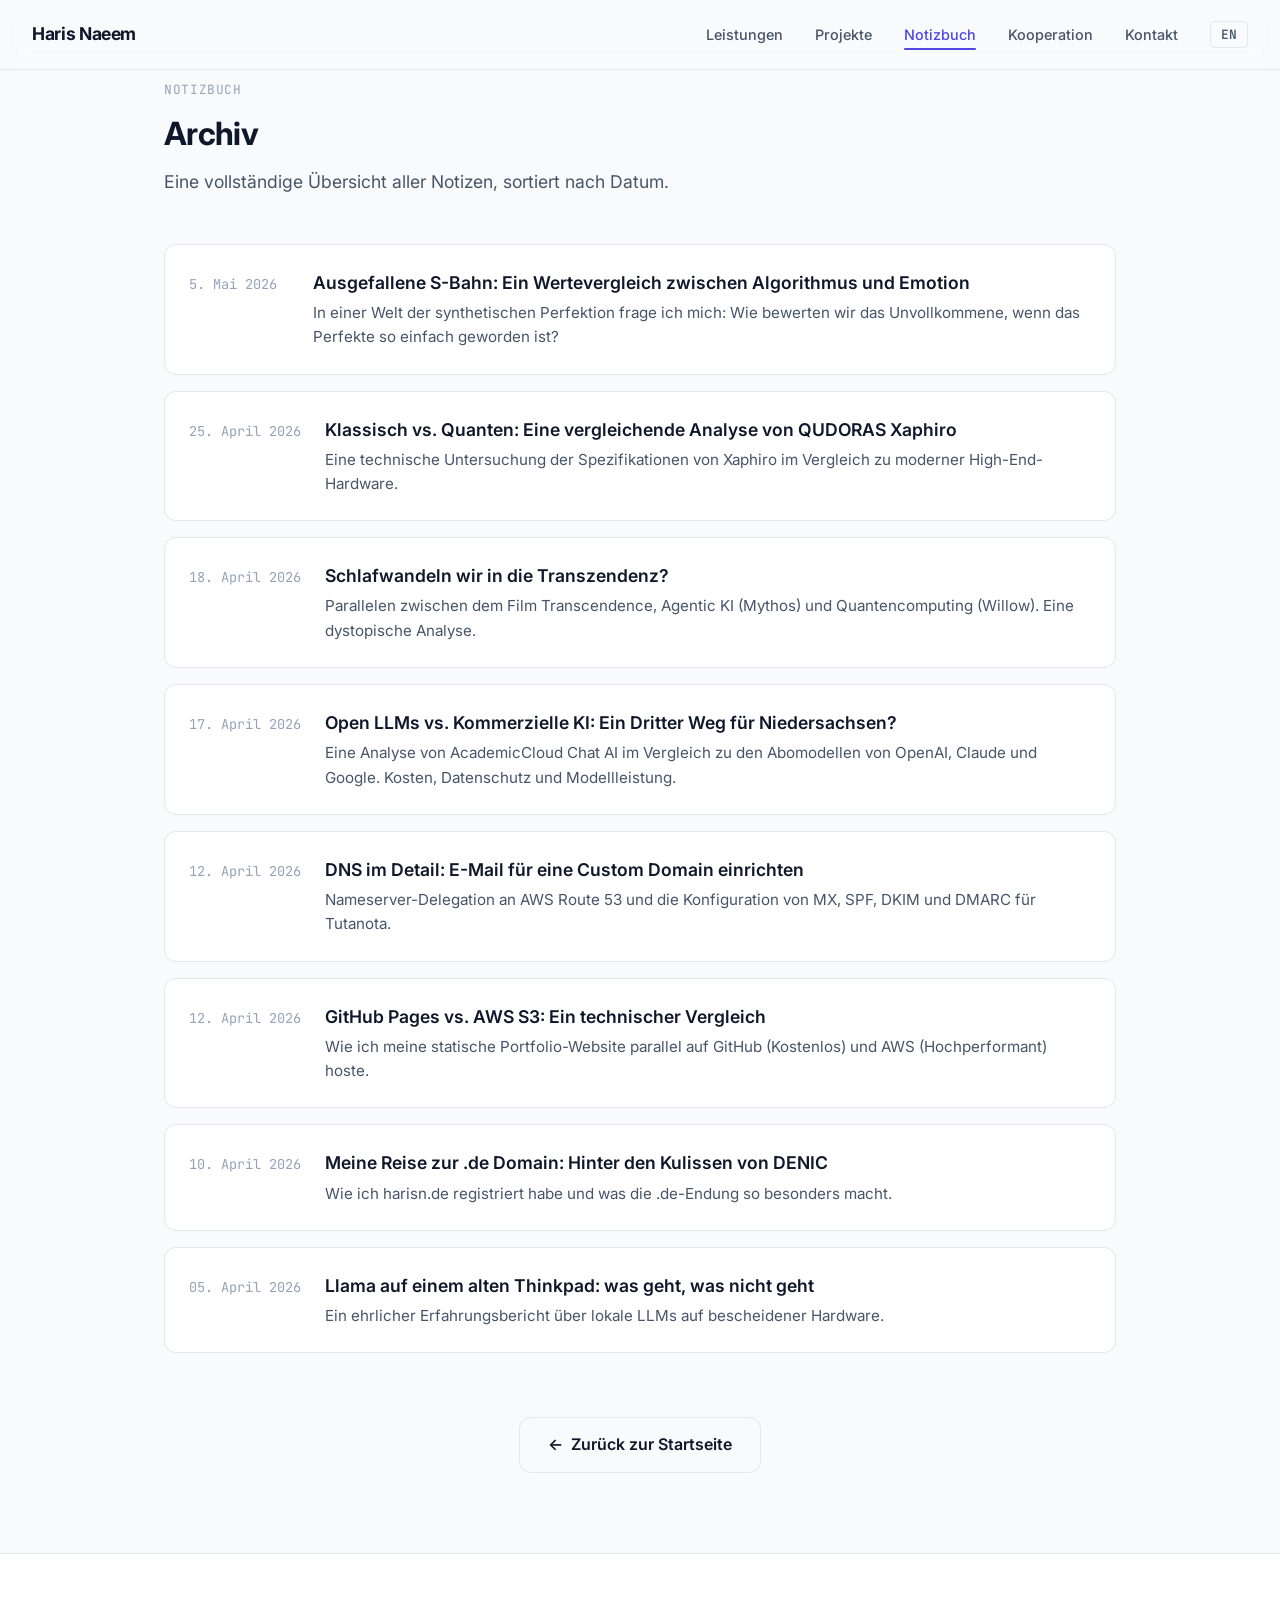
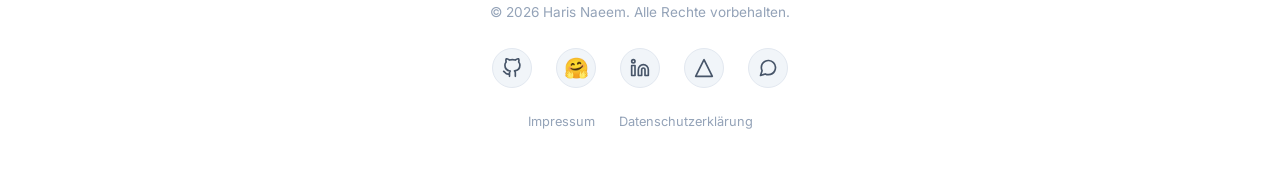
==== commit 019487f7: "add file value-of-imperfection.html" ====
--- a/archiv.html
+++ b/archiv.html
@@ -83,6 +83,20 @@
 
             <div class="notebook-list">
             <!-- Post entry -->
+<a href="value-of-imperfection.html" class="entry">
+    <span class="entry-date">5. Mai 2026</span>
+    <div class="entry-content">
+        <h3 class="entry-title">
+            <span data-lang="de">Ausgefallene S-Bahn: Ein Wertevergleich zwischen Algorithmus und Emotion</span>
+            <span data-lang="en">Ausgefallene S-Bahn: A Value Comparison Between Algorithm and Emotion</span>
+        </h3>
+        <p class="entry-sub">
+            <span data-lang="de">In einer Welt der synthetischen Perfektion frage ich mich: Wie bewerten wir das Unvollkommene, wenn das Perfekte so einfach geworden ist?</span>
+            <span data-lang="en">In a world of synthetic perfection, I ask myself: How do we value the imperfect when the perfect has become so easy?</span>
+        </p>
+    </div>
+</a>
+            <!-- Post entry -->
 <a href="xaphiro-quanten-vs-gaming-pc.html" class="entry">
     <span class="entry-date">25. April 2026</span>
     <div class="entry-content">
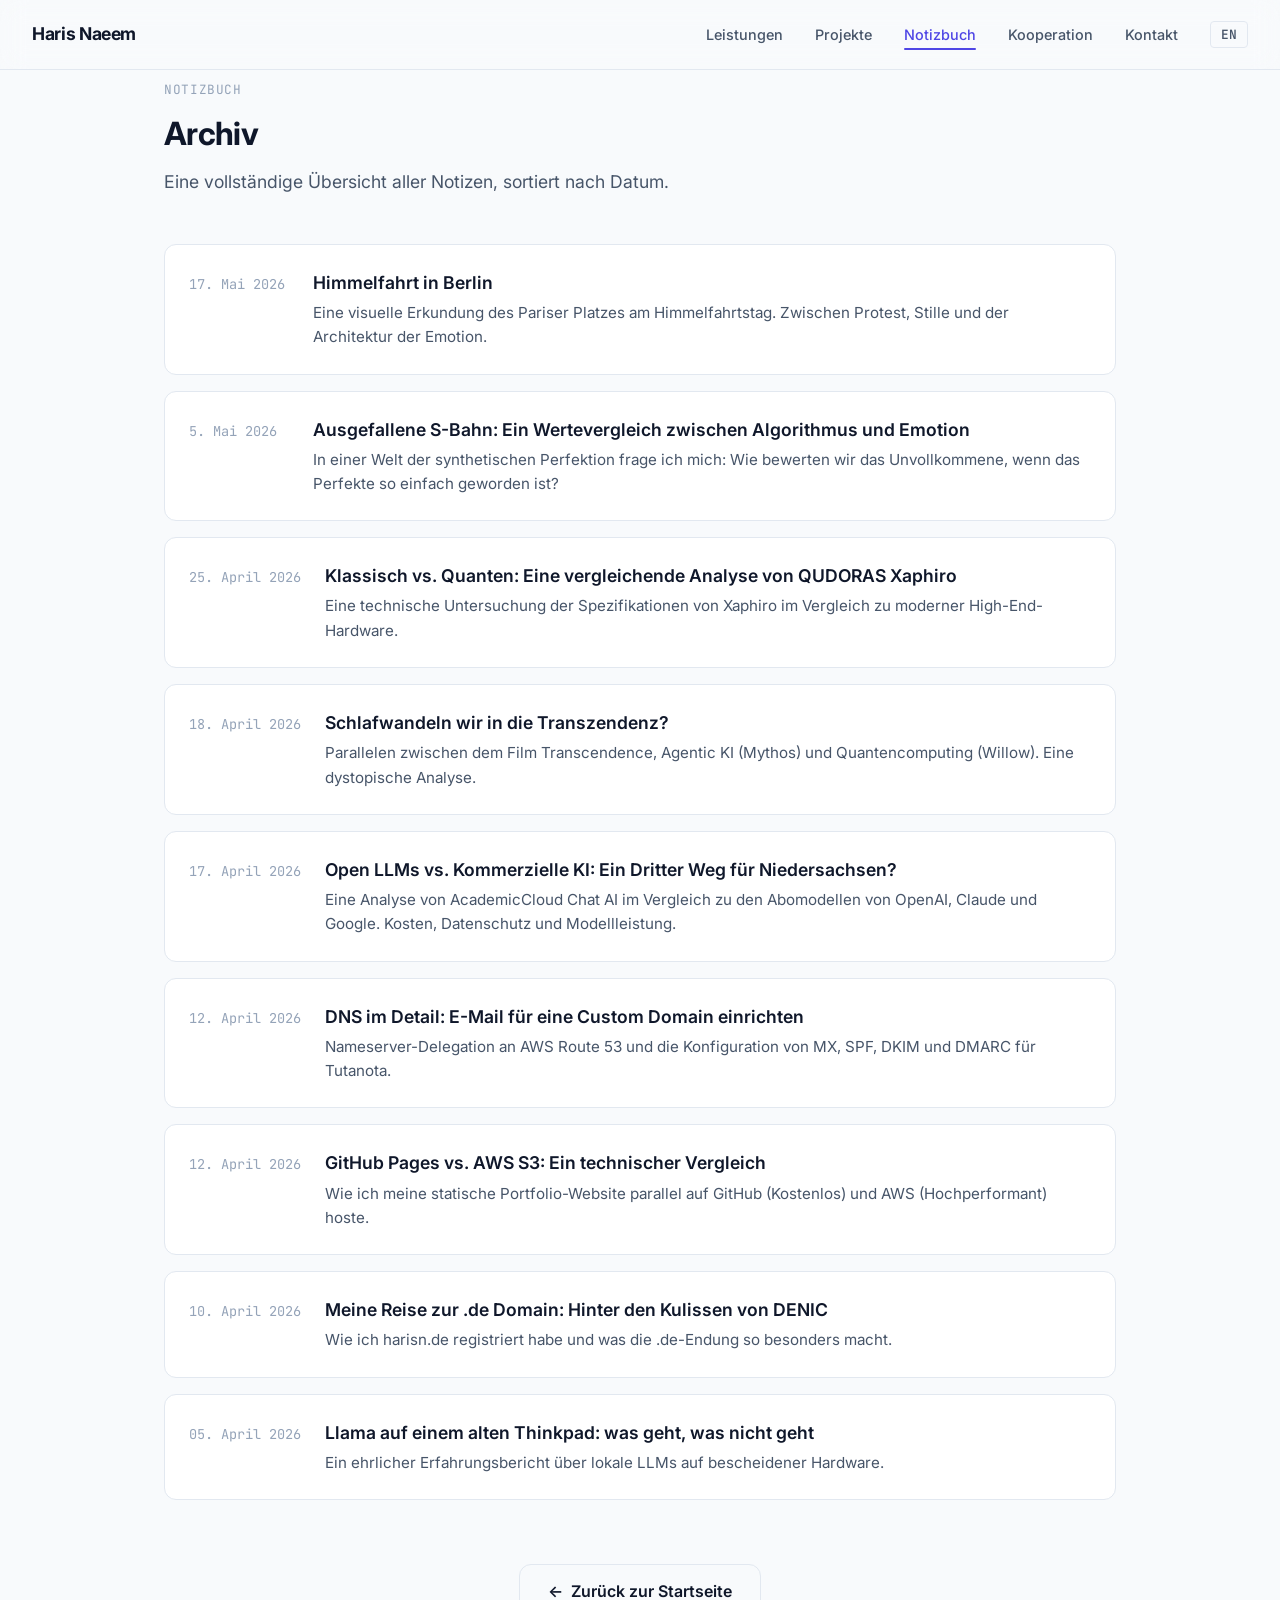
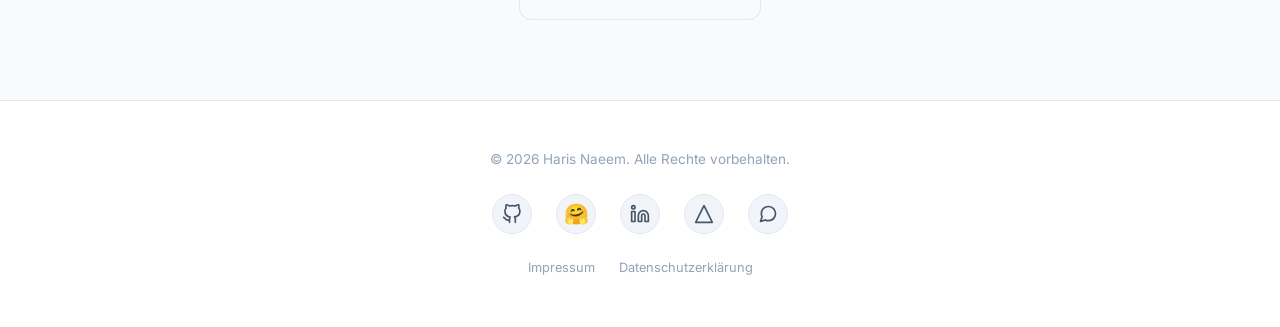
==== commit 06a02052: "add file himmelfahrt-in-berlin.html" ====
--- a/archiv.html
+++ b/archiv.html
@@ -83,6 +83,20 @@
 
             <div class="notebook-list">
             <!-- Post entry -->
+<a href="himmelfahrt-in-berlin.html" class="entry">
+    <span class="entry-date">17. Mai 2026</span>
+    <div class="entry-content">
+        <h3 class="entry-title">
+            <span data-lang="de">Himmelfahrt in Berlin</span>
+            <span data-lang="en">Himmelfahrt in Berlin</span>
+        </h3>
+        <p class="entry-sub">
+            <span data-lang="de">Eine visuelle Erkundung des Pariser Platzes am Himmelfahrtstag. Zwischen Protest, Stille und der Architektur der Emotion.</span>
+            <span data-lang="en">A visual exploration of Pariser Platz on Ascension Day. Between protest, silence, and the architecture of emotion.</span>
+        </p>
+    </div>
+</a>
+            <!-- Post entry -->
 <a href="value-of-imperfection.html" class="entry">
     <span class="entry-date">5. Mai 2026</span>
     <div class="entry-content">
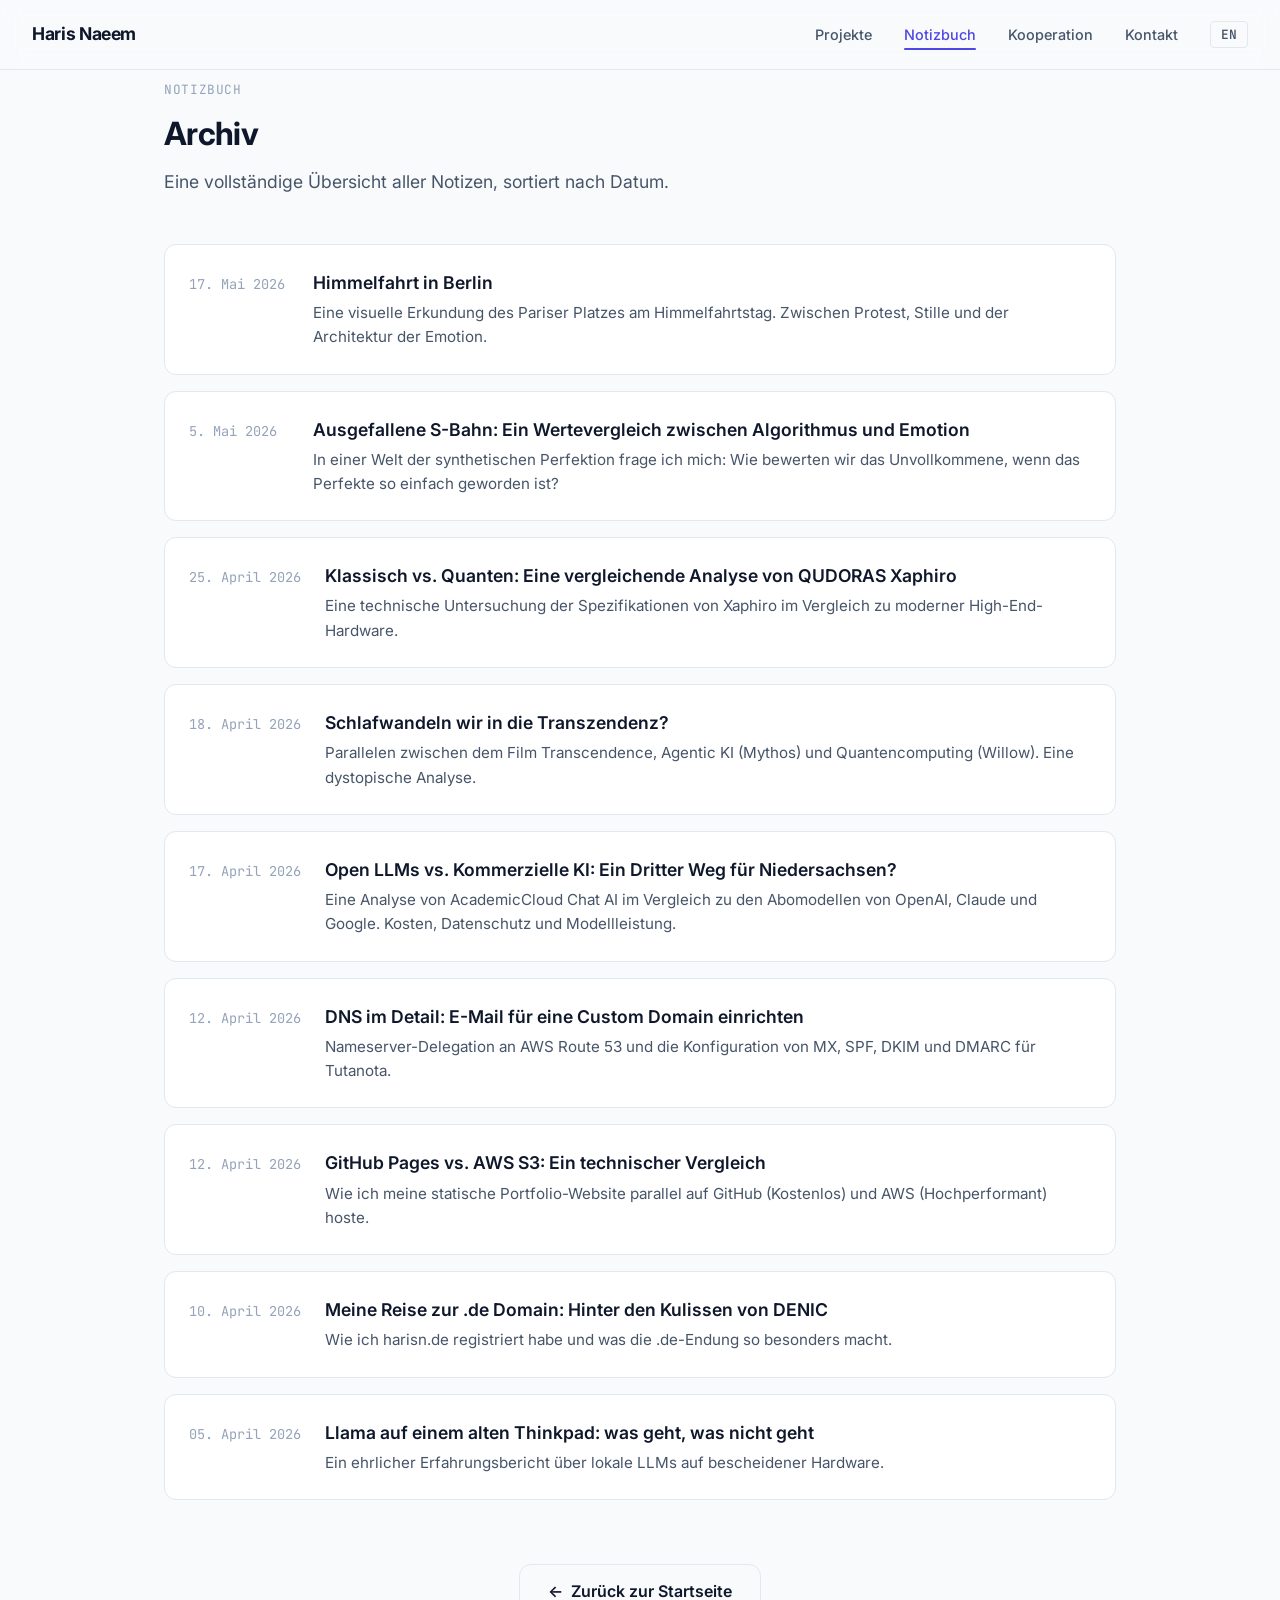
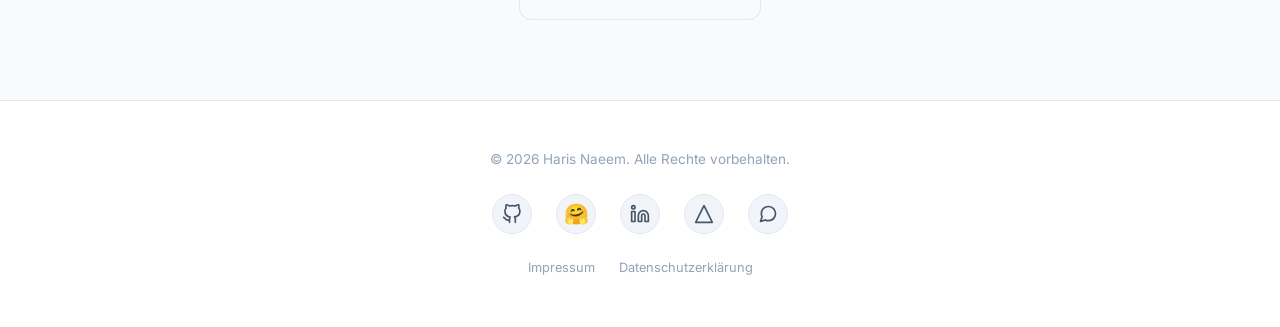
==== commit b903e8ee: "removed services from NAVIGATION menu" ====
--- a/archiv.html
+++ b/archiv.html
@@ -30,10 +30,6 @@
         <a href="index.html" class="nav-name">Haris Naeem</a>
         
         <div class="nav-links">
-            <a href="index.html#leistungen" class="nav-link">
-                <span data-lang="de">Leistungen</span>
-                <span data-lang="en">Services</span>
-            </a>
             <a href="index.html#projekte" class="nav-link">
                 <span data-lang="de">Projekte</span>
                 <span data-lang="en">Projects</span>
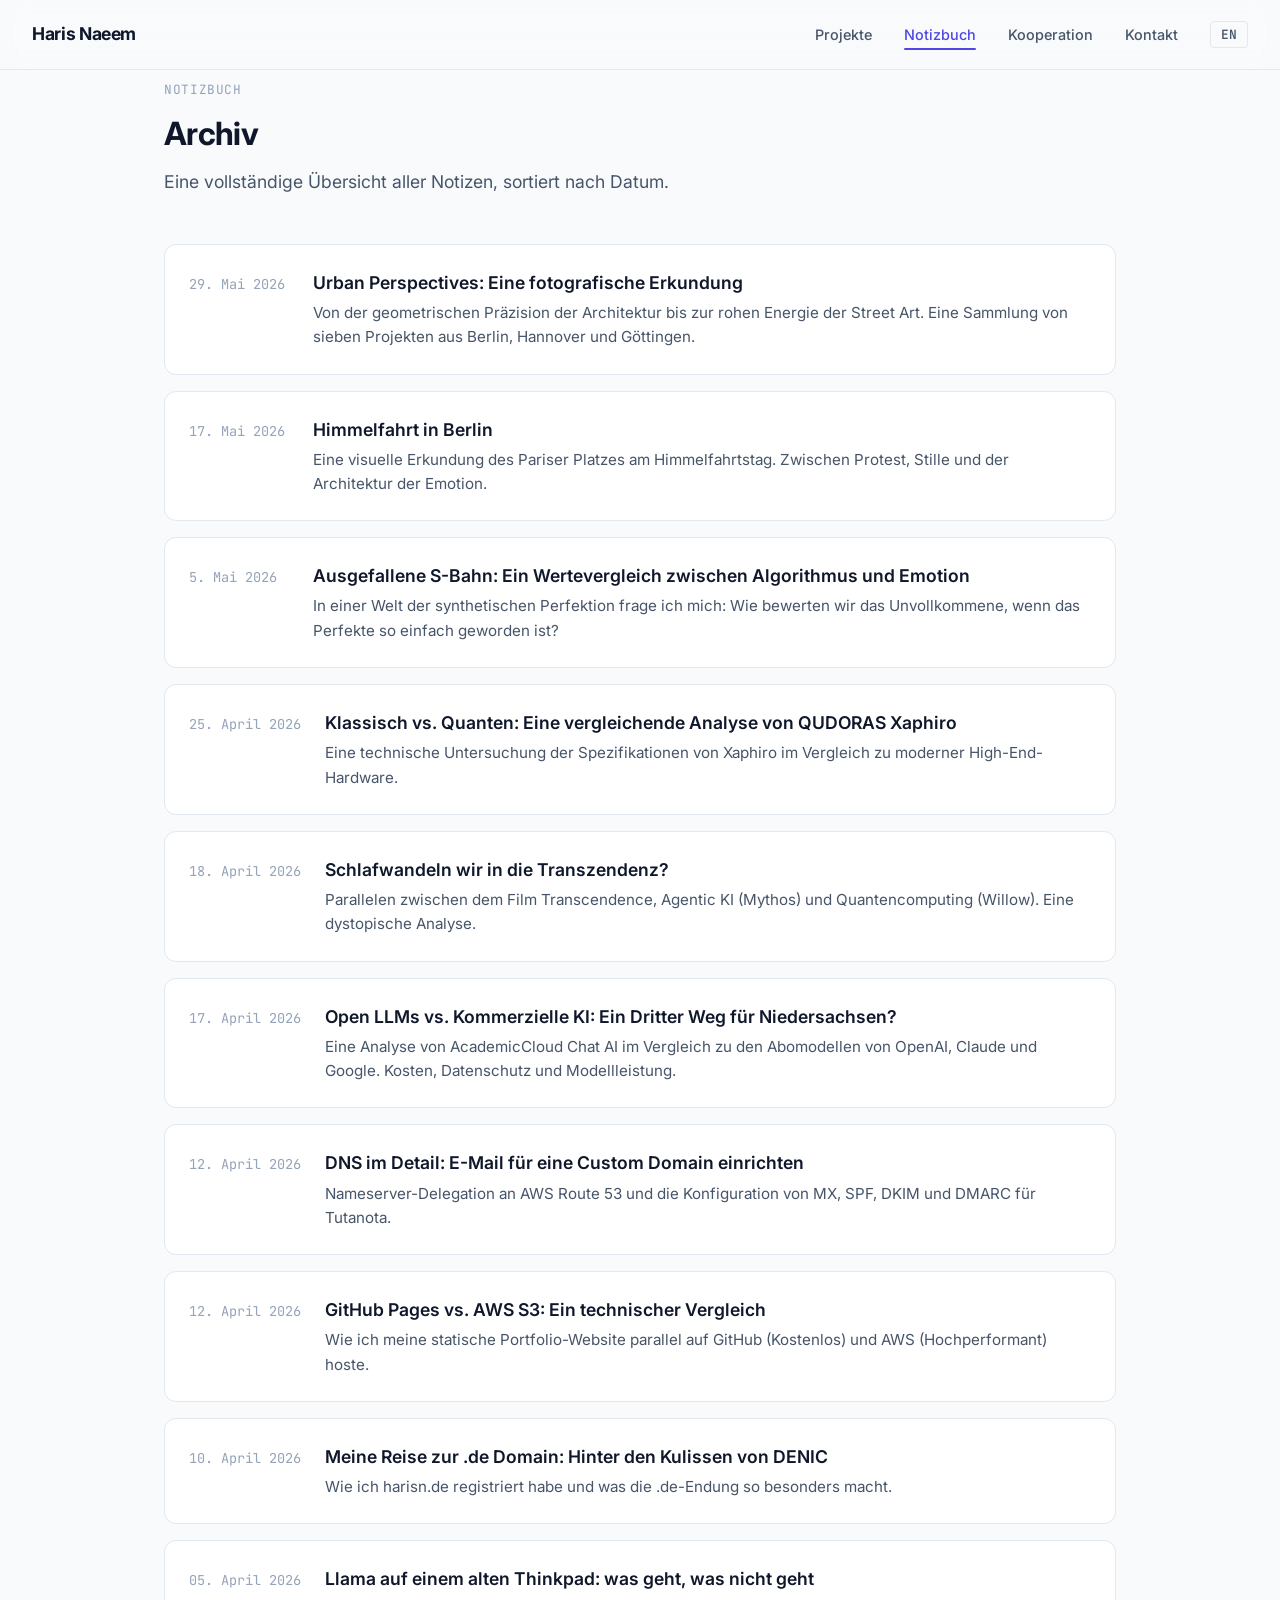
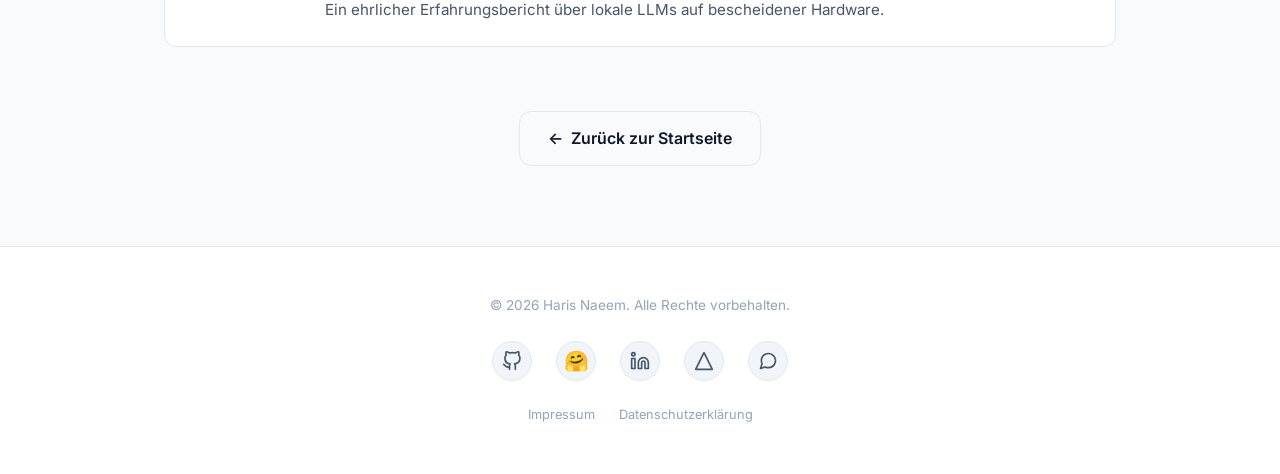
==== commit f0bab2e0: "added file urban-perspectives.html" ====
--- a/archiv.html
+++ b/archiv.html
@@ -78,6 +78,20 @@
             </div>
 
             <div class="notebook-list">
+            <!-- Post Entry -->
+<a href="urban-perspectives.html" class="entry">
+    <span class="entry-date">29. Mai 2026</span>
+    <div class="entry-content">
+        <h3 class="entry-title">
+            <span data-lang="de">Urban Perspectives: Eine fotografische Erkundung</span>
+            <span data-lang="en">Urban Perspectives: A Photographic Exploration</span>
+        </h3>
+        <p class="entry-sub">
+            <span data-lang="de">Von der geometrischen Präzision der Architektur bis zur rohen Energie der Street Art. Eine Sammlung von sieben Projekten aus Berlin, Hannover und Göttingen.</span>
+            <span data-lang="en">From the geometric precision of architecture to the raw energy of street art. A collection of seven projects from Berlin, Hannover, and Göttingen.</span>
+        </p>
+    </div>
+</a>
             <!-- Post entry -->
 <a href="himmelfahrt-in-berlin.html" class="entry">
     <span class="entry-date">17. Mai 2026</span>
--- a/styles.css
+++ b/styles.css
@@ -1139,6 +1139,94 @@
 }
 
 /* =====================================================
+   PORTFOLIO GRID STYLES (For Photography Posts)
+   ===================================================== */
+.portfolio-grid {
+    display: grid;
+    grid-template-columns: repeat(auto-fit, minmax(320px, 1fr));
+    gap: 2.5rem;
+    margin-top: 3rem;
+}
+
+.portfolio-item {
+    background-color: var(--bg-surface);
+    border: 1px solid var(--border);
+    border-radius: var(--radius-lg);
+    padding: 1.5rem;
+    display: flex;
+    flex-direction: column;
+    transition: transform 0.3s ease, box-shadow 0.3s ease;
+}
+
+.portfolio-item:hover {
+    transform: translateY(-5px);
+    box-shadow: var(--shadow-lg);
+    /*border-color: var(--primary);*/
+}
+
+.portfolio-title {
+    font-size: 1.25rem;
+    font-weight: 700;
+    color: var(--text-main);
+    margin-bottom: 0.5rem;
+}
+
+.portfolio-meta {
+    display: flex;
+    gap: 0.5rem;
+    margin-bottom: 1.5rem;
+    flex-wrap: wrap;
+}
+
+.meta-tag {
+    font-family: var(--font-mono);
+    font-size: 0.75rem;
+    padding: 0.25rem 0.6rem;
+    border-radius: 99px;
+    background-color: var(--bg-surface-hover);
+    color: var(--text-secondary);
+    border: 1px solid var(--border);
+}
+
+.portfolio-embed {
+    width: 100%;
+    display: flex;
+    justify-content: center;
+    align-items: center;
+    background-color: var(--bg-body);
+    border-radius: var(--radius-md);
+    overflow: hidden;
+    margin-bottom: 1.5rem;
+    border: 1px solid var(--border);
+    position: relative;
+    /* Maintain aspect ratio for the iframe container */
+    padding-top: 78.21%; /* 316 / 404 * 100 */
+}
+
+.portfolio-embed iframe {
+    position: absolute;
+    top: 0;
+    left: 0;
+    width: 100%;
+    height: 100%;
+    border: none;
+}
+
+.portfolio-desc {
+    font-size: 0.95rem;
+    color: var(--text-secondary);
+    line-height: 1.6;
+    margin: 0;
+}
+
+/* Mobile adjustment for portfolio grid */
+@media (max-width: 768px) {
+    .portfolio-grid {
+        grid-template-columns: 1fr;
+    }
+}
+
+/* =====================================================
    AI DISCLOSURE FOOTER
    ===================================================== */
 .ai-disclosure {
